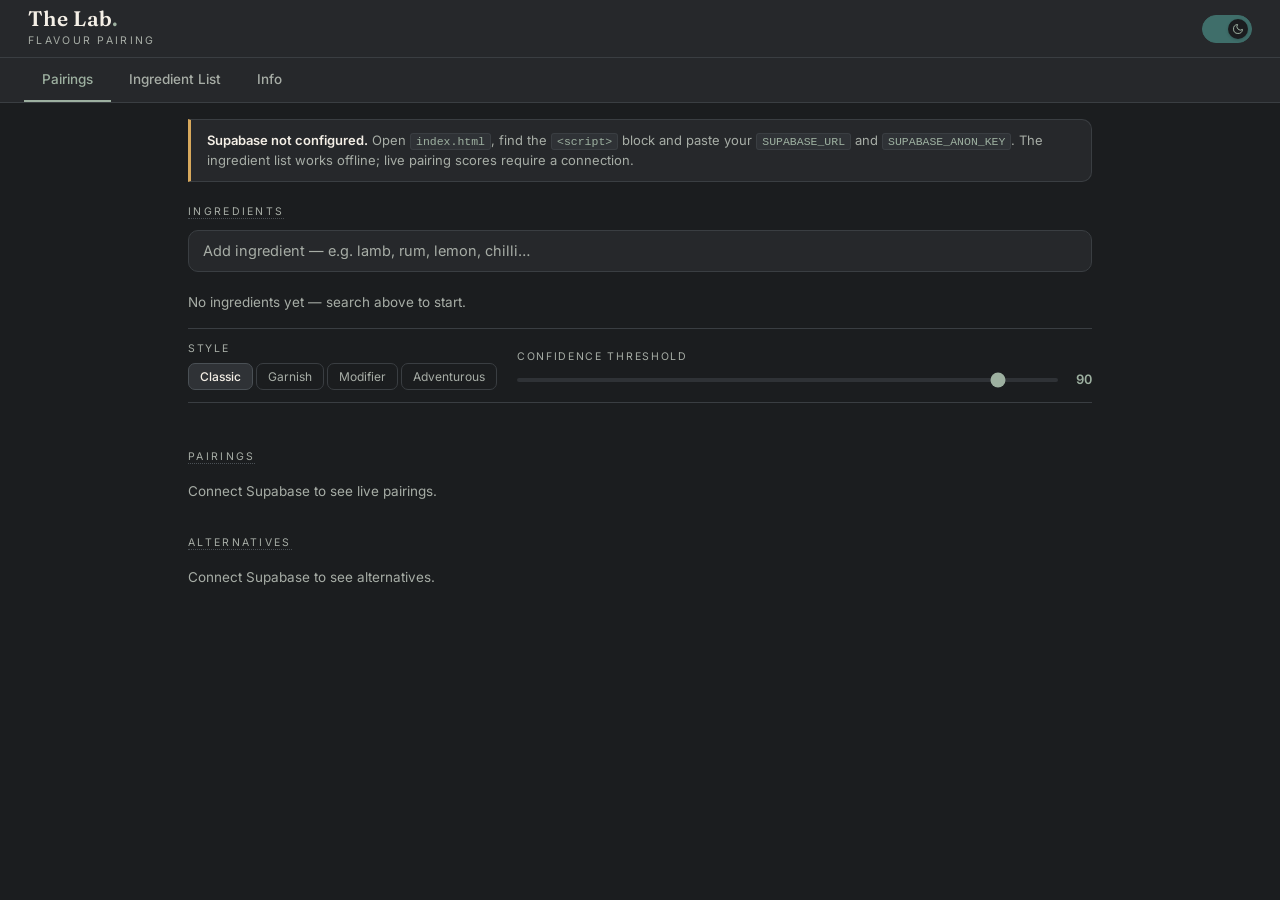
==== index.html @ 6a430113 "feat: initial build of The Lab (flavour pairing R&D tool) - Single index.html with Pairings / Ingred" ====
<!DOCTYPE html>
<html lang="en" data-theme="dark">
<head>
<meta charset="UTF-8" />
<meta name="viewport" content="width=device-width, initial-scale=1.0" />
<title>The Lab — Flavour Pairing</title>
<link rel="preconnect" href="https://fonts.googleapis.com" />
<link rel="preconnect" href="https://fonts.gstatic.com" crossorigin />
<link href="https://fonts.googleapis.com/css2?family=Fraunces:opsz,wght@9..144,400;9..144,500;9..144,600&family=Inter:wght@400;500;600&display=swap" rel="stylesheet" />
<link rel="stylesheet" href="tokens.css" />
<style>
*,*::before,*::after{box-sizing:border-box;margin:0;padding:0}
html,body{height:100%}
body{background:var(--bg);color:var(--text);font-family:var(--sans);font-size:15px;
  line-height:1.5;-webkit-font-smoothing:antialiased;transition:background .25s,color .25s}
.app{min-height:100dvh;display:flex;flex-direction:column}

/* ── Topbar ── */
.topbar{flex:0 0 auto;background:var(--surface);border-bottom:1px solid var(--border);
  padding:0 28px;height:58px;display:flex;align-items:center;justify-content:space-between;
  position:sticky;top:0;z-index:10}
.brand{font-family:var(--serif);font-weight:600;font-size:21px;letter-spacing:.3px;line-height:1}
.brand .dot{color:var(--accent)}
.brand-sub{font-size:10.5px;letter-spacing:.22em;text-transform:uppercase;color:var(--muted);margin-top:4px}
.theme-flick{width:50px;height:28px;border-radius:14px;border:1px solid var(--border);
  background:var(--surface-alt);cursor:pointer;position:relative;transition:background .28s,border-color .28s;padding:0}
[data-theme="dark"] .theme-flick{background:var(--accent-m);border-color:var(--accent-m)}
.theme-flick .knob{position:absolute;top:3px;left:3px;width:20px;height:20px;border-radius:50%;
  background:var(--bg);display:flex;align-items:center;justify-content:center;
  transition:transform .28s,background .28s;box-shadow:0 1px 3px rgba(0,0,0,.18)}
[data-theme="dark"] .theme-flick .knob{transform:translateX(22px)}
.theme-flick .knob svg{width:12px;height:12px;stroke:var(--accent);fill:none;stroke-width:2;flex:0 0 auto}

/* ── Tabs ── */
.tab-bar{flex:0 0 auto;background:var(--surface);border-bottom:1px solid var(--border);
  padding:0 24px;display:flex;position:sticky;top:58px;z-index:9}
.tab-btn{font-size:13.5px;font-weight:500;color:var(--muted);padding:13px 18px;
  border:none;background:none;cursor:pointer;border-bottom:2px solid transparent;
  transition:color .2s,border-color .2s;white-space:nowrap;font-family:var(--sans)}
.tab-btn.on{color:var(--accent);border-bottom-color:var(--accent)}
.tab-btn:hover:not(.on){color:var(--text)}

/* ── No-config banner ── */
.no-config-wrap{padding:16px 28px 0;max-width:960px;margin:0 auto}
.no-config{background:var(--surface);border:1px solid var(--border);border-left:3px solid var(--warning);
  border-radius:0 10px 10px 0;padding:11px 16px;font-size:13px;color:var(--muted);line-height:1.5}
.no-config b{color:var(--text);font-weight:600}
.no-config code{font-family:'Courier New',monospace;font-size:11.5px;background:var(--surface-alt);
  border:1px solid var(--border);padding:1px 5px;border-radius:3px;color:var(--accent)}

/* ── Views ── */
.main{flex:1}
.view{display:none;padding:22px 28px 56px;max-width:960px;margin:0 auto}
.view.active{display:block;animation:fadeUp .2s var(--ease) both}
@keyframes fadeUp{from{opacity:0;transform:translateY(4px)}to{opacity:1;transform:none}}
.sec-lbl{font-size:10.5px;letter-spacing:.22em;text-transform:uppercase;color:var(--muted);margin-bottom:10px}
.sec-lbl span[title]{cursor:help;border-bottom:1px dotted var(--border-s)}

/* ── Autocomplete input ── */
.ac-wrap{position:relative;margin-bottom:10px}
.ac-inp{width:100%;height:42px;border-radius:10px;border:1px solid var(--border);
  background:var(--surface);color:var(--text);font-family:var(--sans);font-size:14.5px;
  padding:0 14px;outline:none;transition:border-color .2s}
.ac-inp:focus{border-color:var(--accent)}
.ac-inp::placeholder{color:var(--muted)}
.ac-drop{position:absolute;top:calc(100% + 4px);left:0;right:0;background:var(--surface);
  border:1px solid var(--border);border-radius:10px;max-height:240px;overflow-y:auto;
  z-index:30;box-shadow:0 4px 20px rgba(0,0,0,.28);display:none}
.ac-drop.open{display:block}
.ac-opt{padding:9px 14px;font-size:13.5px;cursor:pointer;display:flex;align-items:center;gap:10px;transition:background .1s}
.ac-opt:hover,.ac-opt:focus{background:var(--surface-alt);outline:none}
.ac-opt small{font-size:10.5px;letter-spacing:.08em;text-transform:uppercase;color:var(--muted);margin-left:auto}
.ac-empty{padding:10px 14px;font-size:13px;color:var(--muted)}

/* ── Ingredient list ── */
.ing-list{margin-bottom:14px}
.ing-item{display:flex;align-items:center;gap:8px;padding:7px 0;border-bottom:1px solid var(--border)}
.ing-item:last-child{border:none}
.ing-name{flex:1;font-size:14px}
.ing-role{font-size:10.5px;color:var(--muted);letter-spacing:.06em;text-transform:uppercase;flex:0 0 72px}
.lock-btn{background:none;border:none;cursor:pointer;font-size:16px;padding:2px 5px;
  border-radius:5px;transition:background .15s;line-height:1}
.lock-btn:hover{background:var(--surface-alt)}
.rm-btn{background:none;border:none;cursor:pointer;color:var(--muted);font-size:18px;
  padding:2px 5px;border-radius:5px;transition:color .15s;line-height:1}
.rm-btn:hover{color:var(--danger)}
.ing-empty{color:var(--muted);font-size:13.5px;padding:10px 0 2px}

/* ── Controls row ── */
.controls-row{display:flex;gap:20px;align-items:flex-end;flex-wrap:wrap;
  padding:12px 0;border-top:1px solid var(--border);border-bottom:1px solid var(--border);margin-bottom:18px}
.ctrl-lbl{font-size:10.5px;letter-spacing:.16em;text-transform:uppercase;color:var(--muted);margin-bottom:6px}
.mode-seg{display:flex;gap:3px}
.mode-btn{font-size:12px;padding:5px 11px;border-radius:7px;border:1px solid var(--border);
  background:transparent;color:var(--muted);cursor:pointer;transition:.15s;font-family:var(--sans)}
.mode-btn.on{background:var(--surface-alt);border-color:var(--border-s);color:var(--text);font-weight:500}
.thresh-wrap{display:flex;gap:8px;align-items:center;flex:1;min-width:180px}
.thresh-slider{flex:1;-webkit-appearance:none;height:4px;border-radius:2px;
  background:var(--surface-alt);outline:none;cursor:pointer;accent-color:var(--accent)}
.thresh-val{font-size:13px;font-weight:600;color:var(--accent);min-width:26px;text-align:right;font-variant-numeric:tabular-nums}

/* ── Status ── */
.status-row{min-height:22px;font-size:12.5px;color:var(--muted);margin-bottom:6px;display:flex;align-items:center;gap:8px}
.spinner{display:inline-block;width:14px;height:14px;border:2px solid var(--border);
  border-top-color:var(--accent);border-radius:50%;animation:spin .6s linear infinite}
@keyframes spin{to{transform:rotate(360deg)}}

/* ── Result rows ── */
.result-item{display:flex;align-items:center;gap:10px;padding:8px 0;border-bottom:1px solid var(--border);
  cursor:pointer;transition:background .12s;border-radius:6px}
.result-item:last-of-type{border-bottom:none}
.result-item:hover{background:var(--surface-alt);padding:8px 8px;margin:0 -8px}
.r-name{flex:1;font-size:13.5px}
.r-cat{font-size:10px;color:var(--muted);letter-spacing:.08em;text-transform:uppercase;flex:0 0 66px;text-align:right}
.score-track{flex:0 0 130px;height:5px;border-radius:3px;background:var(--surface-alt);position:relative}
.score-fill{height:100%;border-radius:3px;background:var(--accent);transition:width .3s var(--ease)}
.score-line{position:absolute;top:-4px;bottom:-4px;width:2px;border-radius:1px;background:var(--warning)}
.score-num{flex:0 0 28px;text-align:right;font-size:12.5px;font-weight:600;
  color:var(--accent);font-variant-numeric:tabular-nums}
.below-thresh{font-size:12px;color:var(--muted);padding:8px 0;text-align:center;
  border-top:1px dashed var(--border);margin-top:4px}
.below-thresh button{background:none;border:none;color:var(--accent);cursor:pointer;
  font-size:12px;text-decoration:underline;font-family:var(--sans)}
.results-section{margin-bottom:28px}
.empty-state{color:var(--muted);font-size:13.5px;padding:6px 0}

/* ── Alternatives ── */
.alt-group{margin-bottom:14px}
.alt-lbl{font-size:12px;color:var(--muted);margin-bottom:7px}
.alt-lbl b{color:var(--text)}
.alt-chips{display:flex;flex-wrap:wrap;gap:6px}
.alt-chip{display:inline-flex;align-items:center;gap:6px;font-size:12.5px;
  background:var(--surface);border:1px solid var(--border);border-radius:7px;
  padding:4px 11px;cursor:pointer;transition:.15s var(--ease)}
.alt-chip:hover{border-color:var(--accent-m);background:var(--surface-alt)}
.alt-chip .ascore{font-size:11px;font-weight:600;color:var(--accent)}

/* ── Ingredient List tab ── */
.list-controls{display:flex;gap:8px;margin-bottom:14px;flex-wrap:wrap}
.list-search{flex:1;min-width:180px;height:38px;border-radius:9px;border:1px solid var(--border);
  background:var(--surface);color:var(--text);font-size:14px;padding:0 12px;outline:none;
  font-family:var(--sans);transition:border-color .2s}
.list-search:focus{border-color:var(--accent)}
.list-filter{height:38px;border-radius:9px;border:1px solid var(--border);background:var(--surface-alt);
  color:var(--text);font-size:13px;padding:0 10px;outline:none;cursor:pointer;font-family:var(--sans)}
.node-table{width:100%;border-collapse:collapse}
.node-table th{text-align:left;font-size:10.5px;letter-spacing:.18em;text-transform:uppercase;
  color:var(--muted);padding:0 8px 10px;font-weight:500}
.node-table td{padding:7px 8px;border-bottom:1px solid var(--border);font-size:13.5px;color:var(--text)}
.node-table tbody tr{cursor:pointer;transition:background .1s}
.node-table tbody tr:hover td{background:var(--surface-alt)}
.node-table tbody tr:last-child td{border:none}
.role-badge{font-size:10px;letter-spacing:.06em;text-transform:uppercase;color:var(--muted);
  background:var(--surface-alt);border:1px solid var(--border);border-radius:5px;padding:2px 7px}

/* ── Profile overlay ── */
.overlay{position:fixed;inset:0;background:rgba(0,0,0,.5);z-index:50;
  display:flex;align-items:center;justify-content:center;padding:20px}
.overlay-card{background:var(--surface);border:1px solid var(--border);border-radius:16px;
  padding:24px;max-width:500px;width:100%;max-height:82vh;overflow-y:auto}
.profile-name{font-family:var(--serif);font-size:22px;font-weight:500;margin-bottom:6px}
.profile-meta{display:flex;gap:8px;align-items:center;margin-bottom:16px;flex-wrap:wrap}

/* ── Info tab ── */
.info-block{margin-bottom:28px}
.info-h{font-family:var(--serif);font-size:19px;font-weight:500;margin-bottom:8px;
  padding-bottom:8px;border-bottom:1px solid var(--border)}
.info-p{font-size:13.5px;color:var(--muted);line-height:1.7;margin-bottom:6px}
.info-p b{color:var(--text)}
.info-table{width:100%;border-collapse:collapse;margin:10px 0;font-size:13px}
.info-table td{padding:7px 12px;border-bottom:1px solid var(--border)}
.info-table td:first-child{color:var(--accent);font-weight:600;white-space:nowrap;width:110px}
.info-table td:last-child{color:var(--muted)}
.info-table tr:last-child td{border:none}
.info-attr{font-size:12px;color:var(--muted);margin-top:8px;font-style:italic}
.info-attr a{color:var(--accent);text-decoration:none}
.info-attr a:hover{text-decoration:underline}
</style>
</head>
<body>
<div class="app">

  <header class="topbar">
    <div>
      <div class="brand">The Lab<span class="dot">.</span></div>
      <div class="brand-sub">Flavour pairing</div>
    </div>
    <button class="theme-flick" id="theme-btn" aria-label="Toggle theme">
      <span class="knob"><svg id="theme-icon" viewBox="0 0 24 24">
        <path d="M21 12.79A9 9 0 1111.21 3 7 7 0 0021 12.79z"/>
      </svg></span>
    </button>
  </header>

  <nav class="tab-bar" role="tablist">
    <button class="tab-btn on" data-tab="pairings">Pairings</button>
    <button class="tab-btn" data-tab="ingredients">Ingredient List</button>
    <button class="tab-btn" data-tab="info">Info</button>
  </nav>

  <div id="no-config-wrap" class="no-config-wrap" style="display:none">
    <div class="no-config">
      <b>Supabase not configured.</b> Open <code>index.html</code>, find the
      <code>&lt;script&gt;</code> block and paste your <code>SUPABASE_URL</code>
      and <code>SUPABASE_ANON_KEY</code>. The ingredient list works offline;
      live pairing scores require a connection.
    </div>
  </div>

  <div class="main">

    <!-- PAIRINGS -->
    <section class="view active" id="view-pairings">

      <div class="sec-lbl"><span title="Add ingredients to find compatible flavours">Ingredients</span></div>
      <div class="ac-wrap">
        <input class="ac-inp" id="ac-inp" type="search"
          placeholder="Add ingredient — e.g. lamb, rum, lemon, chilli…" autocomplete="off" />
        <div class="ac-drop" id="ac-drop"></div>
      </div>
      <div class="ing-list" id="ing-list">
        <div class="ing-empty">No ingredients yet — search above to start.</div>
      </div>

      <div class="controls-row">
        <div>
          <div class="ctrl-lbl" title="Maps to FlavorGraph modes: explore → garnish → modifier → twist">Style</div>
          <div class="mode-seg" id="mode-seg">
            <button class="mode-btn on" data-mode="explore">Classic</button>
            <button class="mode-btn" data-mode="garnish">Garnish</button>
            <button class="mode-btn" data-mode="modifier">Modifier</button>
            <button class="mode-btn" data-mode="twist">Adventurous</button>
          </div>
        </div>
        <div style="flex:1;min-width:200px">
          <div class="ctrl-lbl" title="Only results at or above this score are shown. Default 90 = well-tested pairings only.">Confidence threshold</div>
          <div class="thresh-wrap">
            <input class="thresh-slider" id="thresh-slider" type="range" min="0" max="100" value="90" />
            <span class="thresh-val" id="thresh-val">90</span>
          </div>
        </div>
      </div>

      <div class="status-row" id="status-row"></div>

      <div class="results-section" id="sec-pairings">
        <div class="sec-lbl"><span title="Ingredients that work with your full selection, ranked by confidence score. Click any to add.">Pairings</span></div>
        <div id="pairings-list"></div>
      </div>

      <div class="results-section" id="sec-alternatives">
        <div class="sec-lbl"><span title="Swap suggestions for unlocked (🔓) ingredients — what else could work with the rest of your selection.">Alternatives</span></div>
        <div id="alternatives-list"></div>
      </div>

    </section>

    <!-- INGREDIENT LIST -->
    <section class="view" id="view-ingredients">
      <div class="list-controls">
        <input class="list-search" id="list-q" type="search" placeholder="Search ingredients…" autocomplete="off" />
        <select class="list-filter" id="list-role"><option value="">All roles</option></select>
      </div>
      <table class="node-table">
        <thead><tr><th>Ingredient</th><th>Role</th><th>Category</th></tr></thead>
        <tbody id="node-tbody"></tbody>
      </table>
    </section>

    <!-- INFO -->
    <section class="view" id="view-info">

      <div class="info-block">
        <div class="info-h">What is FlavorGraph?</div>
        <p class="info-p">A graph of <b>8 000 ingredients and flavor compounds</b> with 147 000 edges, built from two sources: statistical co-occurrence across <b>more than one million recipes</b>, and shared chemical affinity across <b>~1 500 flavor molecules</b>. Each ingredient is mapped to a point in a 300-dimensional space — ingredients that taste good together sit close together.</p>
      </div>

      <div class="info-block">
        <div class="info-h">What does the score mean?</div>
        <p class="info-p">The score (0–100) is the <b>cosine similarity</b> of ingredient embeddings — how close two ingredients are in flavor space. Higher = stronger, better-tested affinity.</p>
        <table class="info-table">
          <tr><td>90–100</td><td>Well-tested. Classic, high-confidence pairings.</td></tr>
          <tr><td>70–89</td><td>Interesting territory. Worth exploring.</td></tr>
          <tr><td>50–69</td><td>Creative risk. Context-dependent.</td></tr>
          <tr><td>&lt; 50</td><td>Adventurous. Proceed with curiosity.</td></tr>
        </table>
        <p class="info-p">The default threshold is <b>90</b>. Drag it left to reveal more options. The yellow line on each score bar shows the current threshold.</p>
      </div>

      <div class="info-block">
        <div class="info-h">Multi-ingredient queries</div>
        <p class="info-p">With multiple ingredients selected, the query uses the <b>centroid</b> — the mean of all your ingredient embeddings. Only flavours near the centre of your selection score highly. This means broad results for <b>chicken</b> alone, and focused results for <b>chicken + chilli + garlic + onion</b>. The more specific your palette, the more specific the suggestions. This is a feature, not a limitation.</p>
      </div>

      <div class="info-block">
        <div class="info-h">Style modes</div>
        <table class="info-table">
          <tr><td>Classic</td><td>Broadest, most established pairings (explore mode)</td></tr>
          <tr><td>Garnish</td><td>Finishing notes — accent and complement</td></tr>
          <tr><td>Modifier</td><td>Structural swaps — same role, different character</td></tr>
          <tr><td>Adventurous</td><td>Unexpected but graph-supported affinities (twist mode)</td></tr>
        </table>
      </div>

      <div class="info-block">
        <div class="info-h">Lock &amp; unlock</div>
        <p class="info-p"><b>🔒 Lock</b> an ingredient to fix it in the query — it will always be included. <b>🔓 Unlock</b> an ingredient to mark it as flexible; the Alternatives section will suggest what could replace it while working with the locked set.</p>
        <p class="info-p">If all ingredients are locked, Alternatives are hidden. New ingredients are locked by default.</p>
      </div>

      <p class="info-attr">Park et al., "FlavorGraph: a large-scale food-chemical graph for generating food representations and recommending food pairings," <em>Scientific Reports</em>, 2021.
        <a href="https://github.com/lamypark/FlavorGraph" target="_blank" rel="noopener">github.com/lamypark/FlavorGraph</a>
      </p>

    </section>

  </div><!-- /main -->

  <!-- Profile overlay -->
  <div class="overlay" id="profile-overlay" style="display:none">
    <div class="overlay-card" id="profile-card"></div>
  </div>

</div>

<script>
/* ============================================================
   CONFIG — paste your Supabase project details here.
   The anon key is safe in the client (RLS is read-only).
   ============================================================ */
const SUPABASE_URL      = "";   // e.g. "https://xyzxyz.supabase.co"
const SUPABASE_ANON_KEY = "";   // Project Settings → API → anon / public key

/* ── Helpers ──────────────────────────────────────────────── */
const $  = (s, r = document) => r.querySelector(s);
const $$ = (s, r = document) => [...r.querySelectorAll(s)];
const esc = s => String(s).replace(/[&<>"]/g,
  c => ({"&":"&amp;","<":"&lt;",">":"&gt;",'"':"&quot;"}[c]));

/* ============================================================
   SEED DATA
   Mirrors flavor_nodes structure. Used when Supabase is offline.
   The live nodes table will replace this on boot if keys are set.
   ============================================================ */
const SEED_NODES = [
  // Spirits
  {name:"white-rum",display_name:"White Rum",bar_role:"spirit",category:"alcohol"},
  {name:"aged-rum",display_name:"Aged Rum",bar_role:"spirit",category:"alcohol"},
  {name:"gin",display_name:"London Dry Gin",bar_role:"spirit",category:"alcohol"},
  {name:"vodka",display_name:"Vodka",bar_role:"spirit",category:"alcohol"},
  {name:"blanco-tequila",display_name:"Blanco Tequila",bar_role:"spirit",category:"alcohol"},
  {name:"mezcal",display_name:"Mezcal",bar_role:"spirit",category:"alcohol"},
  {name:"bourbon",display_name:"Bourbon",bar_role:"spirit",category:"alcohol"},
  {name:"rye-whiskey",display_name:"Rye Whiskey",bar_role:"spirit",category:"alcohol"},
  {name:"scotch-whisky",display_name:"Scotch Whisky",bar_role:"spirit",category:"alcohol"},
  {name:"cognac",display_name:"Cognac",bar_role:"spirit",category:"alcohol"},
  {name:"pisco",display_name:"Pisco",bar_role:"spirit",category:"alcohol"},
  {name:"calvados",display_name:"Calvados",bar_role:"spirit",category:"alcohol"},
  // Fortified / vermouth
  {name:"sweet-vermouth",display_name:"Sweet Vermouth",bar_role:"fortified",category:"alcohol"},
  {name:"dry-vermouth",display_name:"Dry Vermouth",bar_role:"fortified",category:"alcohol"},
  // Liqueurs / bitters
  {name:"campari",display_name:"Campari",bar_role:"bitters",category:"alcohol"},
  {name:"aperol",display_name:"Aperol",bar_role:"bitters",category:"alcohol"},
  {name:"triple-sec",display_name:"Triple Sec",bar_role:"liqueur",category:"alcohol"},
  {name:"maraschino",display_name:"Maraschino Liqueur",bar_role:"liqueur",category:"alcohol"},
  {name:"coffee-liqueur",display_name:"Coffee Liqueur",bar_role:"liqueur",category:"alcohol"},
  {name:"elderflower-liqueur",display_name:"Elderflower Liqueur",bar_role:"liqueur",category:"alcohol"},
  {name:"green-chartreuse",display_name:"Green Chartreuse",bar_role:"liqueur",category:"alcohol"},
  {name:"amaro",display_name:"Amaro",bar_role:"liqueur",category:"alcohol"},
  {name:"angostura-bitters",display_name:"Angostura Bitters",bar_role:"bitters",category:"alcohol"},
  {name:"orange-bitters",display_name:"Orange Bitters",bar_role:"bitters",category:"alcohol"},
  // Citrus
  {name:"lime-juice",display_name:"Lime Juice",bar_role:"citrus",category:"citrus"},
  {name:"lemon-juice",display_name:"Lemon Juice",bar_role:"citrus",category:"citrus"},
  {name:"grapefruit-juice",display_name:"Grapefruit Juice",bar_role:"citrus",category:"citrus"},
  {name:"orange-juice",display_name:"Orange Juice",bar_role:"citrus",category:"citrus"},
  {name:"yuzu-juice",display_name:"Yuzu Juice",bar_role:"citrus",category:"citrus"},
  // Syrups / sweeteners
  {name:"simple-syrup",display_name:"Simple Syrup",bar_role:"syrup",category:"sweetener"},
  {name:"honey-syrup",display_name:"Honey Syrup",bar_role:"syrup",category:"sweetener"},
  {name:"orgeat",display_name:"Orgeat",bar_role:"syrup",category:"sweetener"},
  {name:"grenadine",display_name:"Grenadine",bar_role:"syrup",category:"sweetener"},
  {name:"honey",display_name:"Honey",bar_role:"syrup",category:"sweetener"},
  {name:"maple-syrup",display_name:"Maple Syrup",bar_role:"syrup",category:"sweetener"},
  // Herbs
  {name:"mint",display_name:"Mint",bar_role:"herb",category:"herb"},
  {name:"basil",display_name:"Basil",bar_role:"herb",category:"herb"},
  {name:"rosemary",display_name:"Rosemary",bar_role:"herb",category:"herb"},
  {name:"thyme",display_name:"Thyme",bar_role:"herb",category:"herb"},
  {name:"tarragon",display_name:"Tarragon",bar_role:"herb",category:"herb"},
  {name:"sage",display_name:"Sage",bar_role:"herb",category:"herb"},
  {name:"coriander-leaf",display_name:"Coriander (leaf)",bar_role:"herb",category:"herb"},
  // Spices
  {name:"ginger",display_name:"Ginger",bar_role:"spice",category:"spice"},
  {name:"chilli",display_name:"Chilli",bar_role:"spice",category:"spice"},
  {name:"black-pepper",display_name:"Black Pepper",bar_role:"spice",category:"spice"},
  {name:"cardamom",display_name:"Cardamom",bar_role:"spice",category:"spice"},
  {name:"cinnamon",display_name:"Cinnamon",bar_role:"spice",category:"spice"},
  {name:"star-anise",display_name:"Star Anise",bar_role:"spice",category:"spice"},
  {name:"turmeric",display_name:"Turmeric",bar_role:"spice",category:"spice"},
  {name:"cumin",display_name:"Cumin",bar_role:"spice",category:"spice"},
  // Mixers
  {name:"soda-water",display_name:"Soda Water",bar_role:"mixer",category:"mixer"},
  {name:"tonic-water",display_name:"Tonic Water",bar_role:"mixer",category:"mixer"},
  {name:"ginger-beer",display_name:"Ginger Beer",bar_role:"mixer",category:"mixer"},
  {name:"coconut-water",display_name:"Coconut Water",bar_role:"mixer",category:"mixer"},
  // Dairy / egg
  {name:"egg-white",display_name:"Egg White",bar_role:"dairy",category:"dairy"},
  {name:"heavy-cream",display_name:"Heavy Cream",bar_role:"dairy",category:"dairy"},
  {name:"butter",display_name:"Butter",bar_role:"dairy",category:"dairy"},
  {name:"parmesan",display_name:"Parmesan",bar_role:"dairy",category:"dairy"},
  // Meat / seafood
  {name:"lamb",display_name:"Lamb",bar_role:"other",category:"meat"},
  {name:"beef",display_name:"Beef",bar_role:"other",category:"meat"},
  {name:"chicken",display_name:"Chicken",bar_role:"other",category:"meat"},
  {name:"pork",display_name:"Pork",bar_role:"other",category:"meat"},
  {name:"duck",display_name:"Duck",bar_role:"other",category:"meat"},
  {name:"salmon",display_name:"Salmon",bar_role:"other",category:"seafood"},
  {name:"tuna",display_name:"Tuna",bar_role:"other",category:"seafood"},
  {name:"anchovy",display_name:"Anchovy",bar_role:"other",category:"seafood"},
  // Alliums / aromatics
  {name:"garlic",display_name:"Garlic",bar_role:"other",category:"vegetable"},
  {name:"onion",display_name:"Onion",bar_role:"other",category:"vegetable"},
  {name:"shallot",display_name:"Shallot",bar_role:"other",category:"vegetable"},
  {name:"leek",display_name:"Leek",bar_role:"other",category:"vegetable"},
  {name:"black-garlic",display_name:"Black Garlic",bar_role:"other",category:"vegetable"},
  // Vegetables
  {name:"tomato",display_name:"Tomato",bar_role:"other",category:"vegetable"},
  {name:"mushroom",display_name:"Mushroom",bar_role:"other",category:"vegetable"},
  {name:"truffle",display_name:"Truffle",bar_role:"other",category:"vegetable"},
  {name:"fennel",display_name:"Fennel",bar_role:"other",category:"vegetable"},
  {name:"celery",display_name:"Celery",bar_role:"other",category:"vegetable"},
  {name:"cucumber-veg",display_name:"Cucumber",bar_role:"other",category:"vegetable"},
  // Fruit
  {name:"strawberry",display_name:"Strawberry",bar_role:"fruit",category:"fruit"},
  {name:"raspberry",display_name:"Raspberry",bar_role:"fruit",category:"fruit"},
  {name:"mango",display_name:"Mango",bar_role:"fruit",category:"fruit"},
  {name:"pineapple",display_name:"Pineapple",bar_role:"fruit",category:"fruit"},
  {name:"peach",display_name:"Peach",bar_role:"fruit",category:"fruit"},
  {name:"apple",display_name:"Apple",bar_role:"fruit",category:"fruit"},
  {name:"coconut",display_name:"Coconut",bar_role:"fruit",category:"fruit"},
  {name:"passion-fruit",display_name:"Passion Fruit",bar_role:"fruit",category:"fruit"},
  // Other
  {name:"dark-chocolate",display_name:"Dark Chocolate",bar_role:"other",category:"other"},
  {name:"vanilla",display_name:"Vanilla",bar_role:"other",category:"other"},
  {name:"espresso",display_name:"Espresso",bar_role:"other",category:"other"},
  {name:"miso",display_name:"Miso",bar_role:"other",category:"other"},
  {name:"soy-sauce",display_name:"Soy Sauce",bar_role:"other",category:"other"},
  {name:"olive",display_name:"Olive",bar_role:"other",category:"other"},
  {name:"capers",display_name:"Capers",bar_role:"other",category:"other"},
];

/* ============================================================
   DATA LAYER
   ============================================================ */
const DB = {
  enabled(){ return !!(SUPABASE_URL && SUPABASE_ANON_KEY); },
  _mem: new Map(),
  _h(){
    return {apikey:SUPABASE_ANON_KEY,Authorization:"Bearer "+SUPABASE_ANON_KEY,"Content-Type":"application/json"};
  },
  async _rpc(fn, body){
    const ck="rpc:"+fn+":"+JSON.stringify(body);
    if(this._mem.has(ck)) return this._mem.get(ck);
    try{const s=localStorage.getItem("lab:"+ck);if(s){const v=JSON.parse(s);this._mem.set(ck,v);return v;}}catch(e){}
    const r=await fetch(SUPABASE_URL+"/rest/v1/rpc/"+fn,{method:"POST",headers:this._h(),body:JSON.stringify(body)});
    if(!r.ok) throw new Error(fn+" → HTTP "+r.status);
    const d=await r.json();
    this._mem.set(ck,d);
    try{localStorage.setItem("lab:"+ck,JSON.stringify(d));}catch(e){}
    return d;
  },
  async _get(path){
    const ck="get:"+path;
    if(this._mem.has(ck)) return this._mem.get(ck);
    try{const s=localStorage.getItem("lab:"+ck);if(s){const v=JSON.parse(s);this._mem.set(ck,v);return v;}}catch(e){}
    const r=await fetch(SUPABASE_URL+"/rest/v1/"+path,{headers:this._h()});
    if(!r.ok) throw new Error("GET "+path+" → HTTP "+r.status);
    const d=await r.json();
    this._mem.set(ck,d);
    try{localStorage.setItem("lab:"+ck,JSON.stringify(d));}catch(e){}
    return d;
  },
  pair(ingredients,mode="explore",exclude=[],limit=30){
    return this._rpc("flavor_pair",{p_ingredients:ingredients,p_mode:mode,p_exclude:exclude,p_limit:limit});
  },
  nodes(){ return this._get("flavor_nodes?select=name,display_name,category,bar_role"); },
};

/* ============================================================
   APP STATE
   ============================================================ */
const state = {
  ingredients: [],   // [{id,name,display_name,bar_role,locked}]
  mode:        "explore",
  threshold:   90,
  pairings:    [],   // raw results from RPC
  alts:        {},   // {ingredient_id:[{name,display_name,score},...]}
  allNodes:    {},   // name → node (seed + live merged)
  nextId:      1,
};

/* Populate from seed immediately so the ingredient list works offline */
SEED_NODES.forEach(n => { state.allNodes[n.name] = n; });

/* ============================================================
   THEME
   ============================================================ */
const MOON='<path d="M21 12.79A9 9 0 1111.21 3 7 7 0 0021 12.79z"/>';
const SUN ='<circle cx="12" cy="12" r="5"/><line x1="12" y1="1" x2="12" y2="3"/><line x1="12" y1="21" x2="12" y2="23"/><line x1="4.22" y1="4.22" x2="5.64" y2="5.64"/><line x1="18.36" y1="18.36" x2="19.78" y2="19.78"/><line x1="1" y1="12" x2="3" y2="12"/><line x1="21" y1="12" x2="23" y2="12"/><line x1="4.22" y1="19.78" x2="5.64" y2="18.36"/><line x1="18.36" y1="5.64" x2="19.78" y2="4.22"/>';
function applyTheme(dark){
  document.documentElement.dataset.theme=dark?"dark":"light";
  $('#theme-icon').innerHTML=dark?MOON:SUN;
  try{localStorage.setItem("lab:theme",dark?"dark":"light");}catch(e){}
}
$('#theme-btn').addEventListener("click",()=>applyTheme(document.documentElement.dataset.theme!=="dark"));
applyTheme(localStorage.getItem("lab:theme")!=="light");

/* ============================================================
   TAB ROUTING
   ============================================================ */
function showTab(id){
  $$(".tab-btn").forEach(b=>b.classList.toggle("on",b.dataset.tab===id));
  $$(".view").forEach(v=>{
    const on=v.id==="view-"+id;
    v.classList.toggle("active",on);
    if(on){v.style.animation="none";v.offsetHeight;v.style.animation="";}
  });
  if(id==="ingredients") renderNodeTable();
}
$$(".tab-btn").forEach(b=>b.addEventListener("click",()=>showTab(b.dataset.tab)));

/* ============================================================
   AUTOCOMPLETE
   ============================================================ */
let acT;
const acInp=$('#ac-inp'), acDrop=$('#ac-drop');

acInp.addEventListener('input',e=>{clearTimeout(acT);acT=setTimeout(()=>renderAC(e.target.value.trim()),130);});
acInp.addEventListener('focus',e=>{if(e.target.value.trim())renderAC(e.target.value.trim());});
document.addEventListener('click',e=>{if(!e.target.closest('.ac-wrap'))closeAC();});
acInp.addEventListener('keydown',e=>{
  if(e.key==='Escape'){closeAC();acInp.blur();}
});

function renderAC(q){
  if(!q){closeAC();return;}
  const ql=q.toLowerCase();
  const used=new Set(state.ingredients.map(i=>i.name));
  const hits=Object.values(state.allNodes)
    .filter(n=>!used.has(n.name)&&(n.display_name.toLowerCase().includes(ql)||n.name.includes(ql)))
    .slice(0,14);
  acDrop.innerHTML=hits.length
    ? hits.map(n=>`<div class="ac-opt" tabindex="0" data-name="${esc(n.name)}" data-dn="${esc(n.display_name)}" data-role="${esc(n.bar_role||'')}">
        ${esc(n.display_name)}<small>${esc(n.bar_role||n.category||'')}</small>
      </div>`).join('')
    : `<div class="ac-empty">No matches for "${esc(q)}".</div>`;
  $$('.ac-opt',acDrop).forEach(o=>o.addEventListener('click',()=>pickAC(o)));
  acDrop.classList.add('open');
}
function pickAC(opt){
  addIngredient(opt.dataset.name,opt.dataset.dn,opt.dataset.role);
  acInp.value='';closeAC();acInp.focus();
}
function closeAC(){acDrop.classList.remove('open');}

/* ============================================================
   INGREDIENT MANAGEMENT
   ============================================================ */
function addIngredient(name,display_name,bar_role){
  if(state.ingredients.find(i=>i.name===name))return;
  state.ingredients.push({id:String(state.nextId++),name,display_name,bar_role:bar_role||'other',locked:true});
  renderIngList();
  scheduleQuery();
}
function removeIngredient(id){
  state.ingredients=state.ingredients.filter(i=>i.id!==id);
  renderIngList();scheduleQuery();
}
function toggleLock(id){
  const i=state.ingredients.find(x=>x.id===id);
  if(i){i.locked=!i.locked;renderIngList();scheduleQuery();}
}
function renderIngList(){
  const el=$('#ing-list');
  if(!state.ingredients.length){
    el.innerHTML='<div class="ing-empty">No ingredients yet — search above to start.</div>';
    return;
  }
  el.innerHTML=state.ingredients.map(i=>`
    <div class="ing-item" data-id="${esc(i.id)}">
      <span class="ing-name">${esc(i.display_name)}</span>
      <span class="ing-role">${esc(i.bar_role||'')}</span>
      <button class="lock-btn" data-id="${esc(i.id)}" title="${i.locked?'Locked – click to unlock':'Unlocked – click to lock'}">${i.locked?'🔒':'🔓'}</button>
      <button class="rm-btn"   data-id="${esc(i.id)}" title="Remove">×</button>
    </div>`).join('');
  $$('.lock-btn',el).forEach(b=>b.addEventListener('click',()=>toggleLock(b.dataset.id)));
  $$('.rm-btn',  el).forEach(b=>b.addEventListener('click',()=>removeIngredient(b.dataset.id)));
}

/* ============================================================
   MODE & THRESHOLD
   ============================================================ */
$$('.mode-btn').forEach(b=>b.addEventListener('click',()=>{
  state.mode=b.dataset.mode;
  $$('.mode-btn').forEach(x=>x.classList.toggle('on',x===b));
  scheduleQuery();
}));
$('#thresh-slider').addEventListener('input',e=>{
  state.threshold=+e.target.value;
  $('#thresh-val').textContent=state.threshold;
  renderPairings();renderAlternatives(); /* re-filter, no new fetch */
});

/* ============================================================
   QUERY ORCHESTRATION
   ============================================================ */
let qTimer;
function scheduleQuery(delay=400){clearTimeout(qTimer);qTimer=setTimeout(runQuery,delay);}

async function runQuery(){
  if(!state.ingredients.length){
    state.pairings=[];state.alts={};
    renderPairings();renderAlternatives();setStatus('');return;
  }
  if(!DB.enabled()){
    setStatus('Connect Supabase to see live pairing scores.');
    renderPairings();renderAlternatives();return;
  }
  const names=state.ingredients.map(i=>i.name);
  try{
    setStatus('<span class="spinner"></span> Fetching pairings…');
    /* Exclude current ingredients from results */
    state.pairings=await DB.pair(names,state.mode,names,40);
    renderPairings();
    setStatus('');
  }catch(e){
    setStatus('Error: '+e.message);
    console.error(e);
  }
  await runAlts();
}

async function runAlts(){
  const unlocked=state.ingredients.filter(i=>!i.locked);
  if(!unlocked.length||!DB.enabled()){state.alts={};renderAlternatives();return;}
  const allNames=state.ingredients.map(i=>i.name);
  const results={};
  await Promise.all(unlocked.map(async u=>{
    /* Alternatives to U = what pairs well with everything else */
    const others=state.ingredients.filter(i=>i.id!==u.id).map(i=>i.name);
    const querySet=others.length?others:[u.name];
    try{
      results[u.id]=await DB.pair(querySet,state.mode,allNames,6);
    }catch(e){results[u.id]=[];}
  }));
  state.alts=results;
  renderAlternatives();
}

/* ============================================================
   RENDER: PAIRINGS
   ============================================================ */
function scoreRow(p){
  const s=Math.round(p.score),t=state.threshold;
  return `<div class="result-item" data-name="${esc(p.name)}" title="Click to add ${esc(p.display_name||p.name)} to your list">
    <span class="r-name">${esc(p.display_name||p.name)}</span>
    <span class="r-cat">${esc(p.category||p.role||'')}</span>
    <div class="score-track">
      <div class="score-fill" style="width:${Math.min(100,s)}%"></div>
      <div class="score-line" style="left:${t}%"></div>
    </div>
    <span class="score-num">${s}</span>
  </div>`;
}

function renderPairings(){
  const el=$('#pairings-list');
  if(!DB.enabled()){el.innerHTML='<div class="empty-state">Connect Supabase to see live pairings.</div>';return;}
  if(!state.ingredients.length){el.innerHTML='<div class="empty-state">Add ingredients above.</div>';return;}
  if(!state.pairings.length){el.innerHTML='<div class="empty-state">No results yet.</div>';return;}
  const above=state.pairings.filter(p=>p.score>=state.threshold);
  const below=state.pairings.filter(p=>p.score<state.threshold);
  let html=above.map(scoreRow).join('');
  if(below.length){
    const showAt=below.length?Math.floor(below[0].score):state.threshold;
    html+=`<div class="below-thresh">${below.length} more below ${state.threshold}.
      <button id="show-below-btn">Show (threshold → ${showAt})</button></div>`;
  }
  el.innerHTML=html||'<div class="empty-state">No results above threshold — try lowering the confidence slider.</div>';
  $$('.result-item',el).forEach(row=>row.addEventListener('click',()=>{
    const n=state.allNodes[row.dataset.name];
    addIngredient(row.dataset.name,n?n.display_name:row.dataset.name,n?n.bar_role:'other');
  }));
  const showBtn=$('#show-below-btn');
  if(showBtn) showBtn.addEventListener('click',()=>{
    const v=Math.max(0,Math.floor(below[0].score));
    state.threshold=v;
    $('#thresh-slider').value=v;$('#thresh-val').textContent=v;
    renderPairings();renderAlternatives();
  });
}

/* ============================================================
   RENDER: ALTERNATIVES
   ============================================================ */
function renderAlternatives(){
  const el=$('#alternatives-list');
  if(!DB.enabled()){el.innerHTML='<div class="empty-state">Connect Supabase to see alternatives.</div>';return;}
  if(!state.ingredients.length){el.innerHTML='<div class="empty-state">Add ingredients to see alternatives.</div>';return;}
  const unlocked=state.ingredients.filter(i=>!i.locked);
  if(!unlocked.length){
    el.innerHTML='<div class="empty-state">🔒 All ingredients are locked. Unlock one (🔓) to see swap suggestions.</div>';
    return;
  }
  el.innerHTML=unlocked.map(u=>{
    const alts=(state.alts[u.id]||[]).filter(a=>a.score>=state.threshold);
    return `<div class="alt-group">
      <div class="alt-lbl">Instead of <b>${esc(u.display_name)}</b> →</div>
      <div class="alt-chips">${alts.length
        ? alts.map(a=>`<span class="alt-chip" data-name="${esc(a.name)}" title="Add to list">
            ${esc(a.display_name||a.name)}<span class="ascore">${Math.round(a.score)}</span>
          </span>`).join('')
        : '<span style="color:var(--muted);font-size:13px">No alternatives above threshold.</span>'
      }</div>
    </div>`;
  }).join('');
  $$('.alt-chip',el).forEach(c=>c.addEventListener('click',()=>{
    const n=state.allNodes[c.dataset.name];
    addIngredient(c.dataset.name,n?n.display_name:c.dataset.name,n?n.bar_role:'other');
  }));
}

/* ============================================================
   INGREDIENT LIST TAB
   ============================================================ */
let nodeList=[];
function buildNodeList(){
  nodeList=Object.values(state.allNodes).sort((a,b)=>a.display_name.localeCompare(b.display_name));
  const roles=[...new Set(nodeList.map(n=>n.bar_role).filter(Boolean))].sort();
  $('#list-role').innerHTML='<option value="">All roles</option>'
    +roles.map(r=>`<option value="${esc(r)}">${esc(r)}</option>`).join('');
}
function renderNodeTable(){
  const q=($('#list-q').value||'').toLowerCase();
  const role=$('#list-role').value;
  const rows=nodeList.filter(n=>{
    const mq=!q||n.display_name.toLowerCase().includes(q)||n.name.includes(q);
    const mr=!role||n.bar_role===role;
    return mq&&mr;
  });
  const tbody=$('#node-tbody');
  tbody.innerHTML=rows.length
    ? rows.map(n=>`<tr data-name="${esc(n.name)}">
        <td>${esc(n.display_name)}</td>
        <td><span class="role-badge">${esc(n.bar_role||'')}</span></td>
        <td style="color:var(--muted);font-size:12.5px">${esc(n.category||'')}</td>
      </tr>`).join('')
    : '<tr><td colspan="3" style="color:var(--muted);padding:14px 8px">No matches.</td></tr>';
  $$('tbody tr',tbody).forEach(r=>r.addEventListener('click',()=>showProfile(r.dataset.name)));
}
$('#list-q').addEventListener('input',renderNodeTable);
$('#list-role').addEventListener('change',renderNodeTable);

/* ── Profile overlay ───────────────────────────────────── */
async function showProfile(name){
  const n=state.allNodes[name];if(!n)return;
  const overlay=$('#profile-overlay'),card=$('#profile-card');
  card.innerHTML=`
    <div style="display:flex;justify-content:space-between;align-items:flex-start;margin-bottom:12px">
      <div>
        <div class="profile-name">${esc(n.display_name)}</div>
        <div class="profile-meta">
          <span class="role-badge">${esc(n.bar_role||'')}</span>
          <span style="font-size:12px;color:var(--muted)">${esc(n.category||'')}</span>
        </div>
      </div>
      <button id="p-close" style="background:none;border:none;cursor:pointer;font-size:22px;color:var(--muted);line-height:1">×</button>
    </div>
    <button id="p-add" style="width:100%;height:36px;border-radius:8px;background:var(--accent-soft);border:1px solid var(--accent-m);color:var(--accent);font-size:13px;font-weight:600;cursor:pointer;margin-bottom:16px;font-family:var(--sans)">
      + Add to pairings
    </button>
    <div class="sec-lbl">Top pairings</div>
    <div id="p-pairings" style="margin-top:6px">${DB.enabled()?'<span class="spinner"></span>':'<span style="color:var(--muted);font-size:13px">Connect Supabase to load pairings.</span>'}</div>`;
  overlay.style.display='flex';
  $('#p-close').addEventListener('click',()=>overlay.style.display='none');
  $('#p-add').addEventListener('click',()=>{
    addIngredient(n.name,n.display_name,n.bar_role||'other');
    overlay.style.display='none';showTab('pairings');
  });
  overlay.addEventListener('click',e=>{if(e.target===overlay)overlay.style.display='none';});
  if(DB.enabled()){
    try{
      const res=await DB.pair([n.name],'explore',[n.name],10);
      const pp=$('#p-pairings');
      pp.innerHTML=res.length?res.map(scoreRow).join(''):'<span style="color:var(--muted);font-size:13px">No pairings found.</span>';
      $$('.result-item',pp).forEach(r=>r.addEventListener('click',()=>{
        const pn=state.allNodes[r.dataset.name];
        addIngredient(r.dataset.name,pn?pn.display_name:r.dataset.name,pn?pn.bar_role:'other');
        overlay.style.display='none';showTab('pairings');
      }));
    }catch(e){$('#p-pairings').innerHTML='<span style="color:var(--muted);font-size:13px">Error loading pairings.</span>';}
  }
}

/* ============================================================
   STATUS HELPER
   ============================================================ */
function setStatus(html){$('#status-row').innerHTML=html;}

/* ============================================================
   BOOT
   ============================================================ */
async function init(){
  $('#no-config-wrap').style.display=DB.enabled()?'none':'block';
  renderIngList();renderPairings();renderAlternatives();
  buildNodeList();renderNodeTable();
  if(DB.enabled()){
    try{
      const rows=await DB.nodes();
      /* Live data overwrites seed for matched names */
      rows.forEach(r=>{state.allNodes[r.name]=r;});
      buildNodeList();renderNodeTable();
    }catch(e){console.warn('Could not load flavor_nodes:',e);}
  }
}
init();
</script>
</body>
</html>
---- tokens.css ----
/* ============================================================
   Back Bar — Design Tokens
   tokens.css

   Edit this file to re-skin the entire app.
   Every colour, font and motion value lives here.
   Swap the hex values in :root (light) and [data-theme="dark"]
   to apply a new theme without touching any component CSS.

   STRUCTURE
   ─────────────────────────────────────────────────────────
   1. Light mode  (default, :root)
   2. Dark mode   ([data-theme="dark"])
   3. Typography  stacks
   4. Motion      easing curves
   ============================================================ */

:root {
  /* ── Surfaces ─────────────────────────────────────────── */
  --bg:           #F4EFE6;   /* page / app background          */
  --surface:      #FBF8F2;   /* cards, panels, topbar          */
  --surface-alt:  #ECE5D8;   /* insets, wells, input fills     */

  /* ── Borders ──────────────────────────────────────────── */
  --border:       #DAD2C2;   /* default border                 */
  --border-s:     #c5bba9;   /* stronger border / separators   */

  /* ── Text ─────────────────────────────────────────────── */
  --text:         #26282B;   /* primary body text              */
  --muted:        #6B6F6C;   /* secondary / captions           */

  /* ── Accent (sage-teal) ───────────────────────────────── */
  --accent:       #2E5E5B;   /* CTAs, active states, highlights*/
  --accent-m:     #9DB0A0;   /* muted / chip accent            */
  --accent-soft:  rgba(46,94,91,.10); /* translucent accent bg  */

  /* ── Semantic ─────────────────────────────────────────── */
  --success:      #4E7C59;   /* positive / make-it-now        */
  --warning:      #C28A3A;   /* caution / favourite star       */
  --danger:       #B4543E;   /* destructive / error           */

  /* ── Typography (swap font stacks here) ──────────────── */
  --serif: 'Fraunces', Georgia, 'Times New Roman', serif;
  --sans:  'Inter', system-ui, -apple-system, Segoe UI, Roboto, sans-serif;

  /* ── Motion ───────────────────────────────────────────── */
  --ease: cubic-bezier(.22,.61,.36,1);
}

/* ── Dark mode overrides ─────────────────────────────────── */
[data-theme="dark"] {
  --bg:           #1B1D1F;
  --surface:      #26282B;
  --surface-alt:  #2F3236;
  --border:       #3A3E42;
  --border-s:     #4a5055;
  --text:         #F4EFE6;
  --muted:        #A7ADA6;
  --accent:       #9DB0A0;
  --accent-m:     #3F6E6A;
  --accent-soft:  rgba(157,176,160,.12);
  --success:      #7FA988;
  --warning:      #D7A85C;
  --danger:       #D2785F;
}
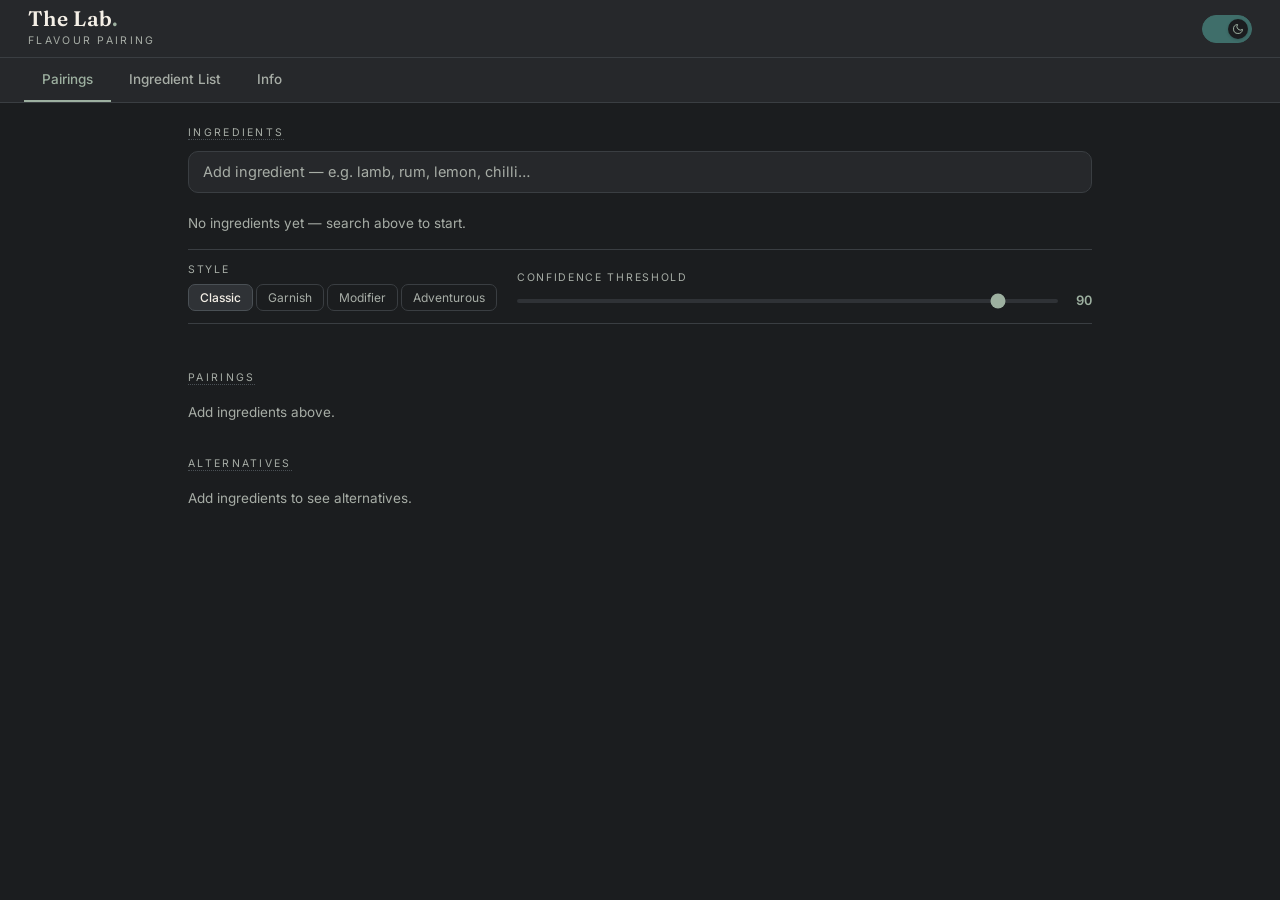
==== commit e11eb43f: "fix: wire Supabase credentials and correct auth header - Set SUPABASE_URL and SUPABASE_ANON_KEY (pub" ====
--- a/index.html
+++ b/index.html
@@ -328,8 +328,8 @@
    CONFIG — paste your Supabase project details here.
    The anon key is safe in the client (RLS is read-only).
    ============================================================ */
-const SUPABASE_URL      = "";   // e.g. "https://xyzxyz.supabase.co"
-const SUPABASE_ANON_KEY = "";   // Project Settings → API → anon / public key
+const SUPABASE_URL      = "https://zmflwqfebartfnjrsvpv.supabase.co";
+const SUPABASE_ANON_KEY = "sb_publishable_paTGMPndKkktfbuqxpdLCA_pkPmHkYB";
 
 /* ── Helpers ──────────────────────────────────────────────── */
 const $  = (s, r = document) => r.querySelector(s);
@@ -458,7 +458,7 @@
   enabled(){ return !!(SUPABASE_URL && SUPABASE_ANON_KEY); },
   _mem: new Map(),
   _h(){
-    return {apikey:SUPABASE_ANON_KEY,Authorization:"Bearer "+SUPABASE_ANON_KEY,"Content-Type":"application/json"};
+    return {apikey:SUPABASE_ANON_KEY,"Content-Type":"application/json"};
   },
   async _rpc(fn, body){
     const ck="rpc:"+fn+":"+JSON.stringify(body);
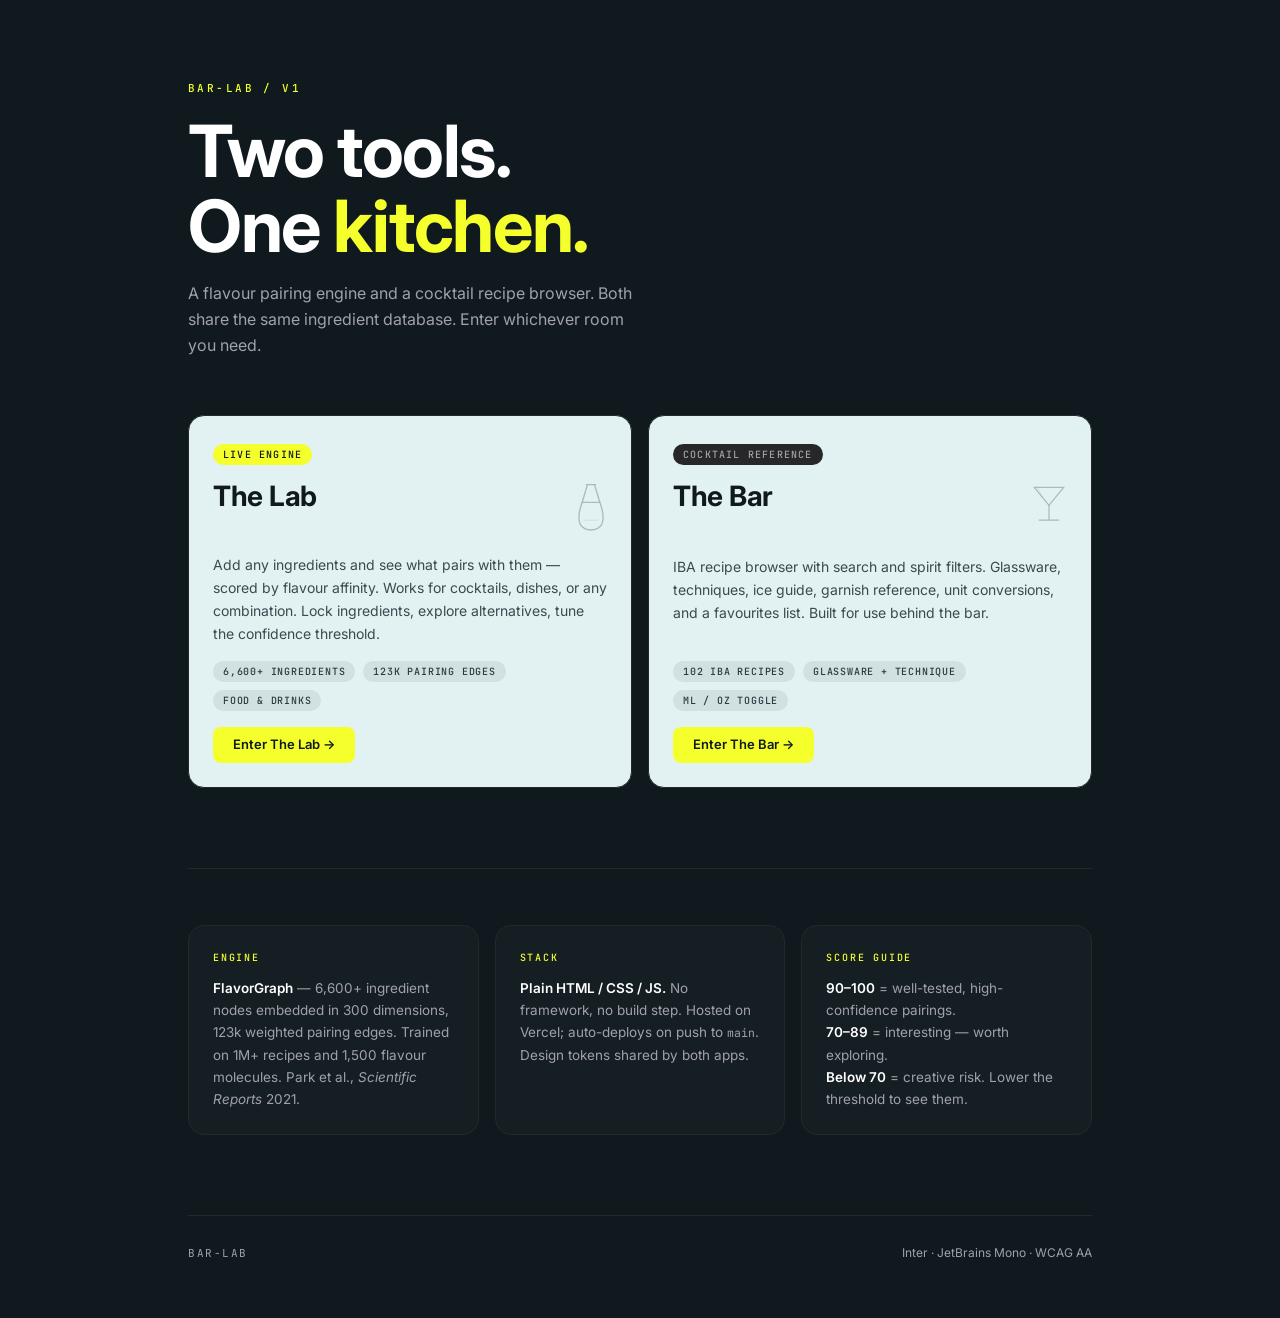
==== commit fe32a953: "fix: score normalisation + landing page architecture - normPairings(): multiply 0-1 RPC scores by 10" ====
--- a/index.html
+++ b/index.html
@@ -1,831 +1,252 @@
 <!DOCTYPE html>
-<html lang="en" data-theme="dark">
+<html lang="en">
 <head>
-<meta charset="UTF-8" />
-<meta name="viewport" content="width=device-width, initial-scale=1.0" />
-<title>The Lab — Flavour Pairing</title>
-<link rel="preconnect" href="https://fonts.googleapis.com" />
-<link rel="preconnect" href="https://fonts.gstatic.com" crossorigin />
-<link href="https://fonts.googleapis.com/css2?family=Fraunces:opsz,wght@9..144,400;9..144,500;9..144,600&family=Inter:wght@400;500;600&display=swap" rel="stylesheet" />
-<link rel="stylesheet" href="tokens.css" />
+<meta charset="utf-8">
+<meta name="viewport" content="width=device-width, initial-scale=1">
+<title>Bar-Lab — Cocktail &amp; Flavour Tools</title>
+<!--
+  LANDING PAGE — shared between The Bar and The Lab.
+  Keep both index.html files in sync when updating this page.
+  The only differences between the two versions are the href values
+  on the .door-enter links (one points to ./app.html, the other to
+  the sister app's Vercel URL).
+-->
+<link rel="preconnect" href="https://fonts.googleapis.com">
+<link rel="preconnect" href="https://fonts.gstatic.com" crossorigin>
+<link href="https://fonts.googleapis.com/css2?family=Inter:wght@400;600;700&family=JetBrains+Mono:wght@500&display=swap" rel="stylesheet">
 <style>
-*,*::before,*::after{box-sizing:border-box;margin:0;padding:0}
-html,body{height:100%}
-body{background:var(--bg);color:var(--text);font-family:var(--sans);font-size:15px;
-  line-height:1.5;-webkit-font-smoothing:antialiased;transition:background .25s,color .25s}
-.app{min-height:100dvh;display:flex;flex-direction:column}
-
-/* ── Topbar ── */
-.topbar{flex:0 0 auto;background:var(--surface);border-bottom:1px solid var(--border);
-  padding:0 28px;height:58px;display:flex;align-items:center;justify-content:space-between;
-  position:sticky;top:0;z-index:10}
-.brand{font-family:var(--serif);font-weight:600;font-size:21px;letter-spacing:.3px;line-height:1}
-.brand .dot{color:var(--accent)}
-.brand-sub{font-size:10.5px;letter-spacing:.22em;text-transform:uppercase;color:var(--muted);margin-top:4px}
-.theme-flick{width:50px;height:28px;border-radius:14px;border:1px solid var(--border);
-  background:var(--surface-alt);cursor:pointer;position:relative;transition:background .28s,border-color .28s;padding:0}
-[data-theme="dark"] .theme-flick{background:var(--accent-m);border-color:var(--accent-m)}
-.theme-flick .knob{position:absolute;top:3px;left:3px;width:20px;height:20px;border-radius:50%;
-  background:var(--bg);display:flex;align-items:center;justify-content:center;
-  transition:transform .28s,background .28s;box-shadow:0 1px 3px rgba(0,0,0,.18)}
-[data-theme="dark"] .theme-flick .knob{transform:translateX(22px)}
-.theme-flick .knob svg{width:12px;height:12px;stroke:var(--accent);fill:none;stroke-width:2;flex:0 0 auto}
-
-/* ── Tabs ── */
-.tab-bar{flex:0 0 auto;background:var(--surface);border-bottom:1px solid var(--border);
-  padding:0 24px;display:flex;position:sticky;top:58px;z-index:9}
-.tab-btn{font-size:13.5px;font-weight:500;color:var(--muted);padding:13px 18px;
-  border:none;background:none;cursor:pointer;border-bottom:2px solid transparent;
-  transition:color .2s,border-color .2s;white-space:nowrap;font-family:var(--sans)}
-.tab-btn.on{color:var(--accent);border-bottom-color:var(--accent)}
-.tab-btn:hover:not(.on){color:var(--text)}
-
-/* ── No-config banner ── */
-.no-config-wrap{padding:16px 28px 0;max-width:960px;margin:0 auto}
-.no-config{background:var(--surface);border:1px solid var(--border);border-left:3px solid var(--warning);
-  border-radius:0 10px 10px 0;padding:11px 16px;font-size:13px;color:var(--muted);line-height:1.5}
-.no-config b{color:var(--text);font-weight:600}
-.no-config code{font-family:'Courier New',monospace;font-size:11.5px;background:var(--surface-alt);
-  border:1px solid var(--border);padding:1px 5px;border-radius:3px;color:var(--accent)}
-
-/* ── Views ── */
-.main{flex:1}
-.view{display:none;padding:22px 28px 56px;max-width:960px;margin:0 auto}
-.view.active{display:block;animation:fadeUp .2s var(--ease) both}
-@keyframes fadeUp{from{opacity:0;transform:translateY(4px)}to{opacity:1;transform:none}}
-.sec-lbl{font-size:10.5px;letter-spacing:.22em;text-transform:uppercase;color:var(--muted);margin-bottom:10px}
-.sec-lbl span[title]{cursor:help;border-bottom:1px dotted var(--border-s)}
-
-/* ── Autocomplete input ── */
-.ac-wrap{position:relative;margin-bottom:10px}
-.ac-inp{width:100%;height:42px;border-radius:10px;border:1px solid var(--border);
-  background:var(--surface);color:var(--text);font-family:var(--sans);font-size:14.5px;
-  padding:0 14px;outline:none;transition:border-color .2s}
-.ac-inp:focus{border-color:var(--accent)}
-.ac-inp::placeholder{color:var(--muted)}
-.ac-drop{position:absolute;top:calc(100% + 4px);left:0;right:0;background:var(--surface);
-  border:1px solid var(--border);border-radius:10px;max-height:240px;overflow-y:auto;
-  z-index:30;box-shadow:0 4px 20px rgba(0,0,0,.28);display:none}
-.ac-drop.open{display:block}
-.ac-opt{padding:9px 14px;font-size:13.5px;cursor:pointer;display:flex;align-items:center;gap:10px;transition:background .1s}
-.ac-opt:hover,.ac-opt:focus{background:var(--surface-alt);outline:none}
-.ac-opt small{font-size:10.5px;letter-spacing:.08em;text-transform:uppercase;color:var(--muted);margin-left:auto}
-.ac-empty{padding:10px 14px;font-size:13px;color:var(--muted)}
-
-/* ── Ingredient list ── */
-.ing-list{margin-bottom:14px}
-.ing-item{display:flex;align-items:center;gap:8px;padding:7px 0;border-bottom:1px solid var(--border)}
-.ing-item:last-child{border:none}
-.ing-name{flex:1;font-size:14px}
-.ing-role{font-size:10.5px;color:var(--muted);letter-spacing:.06em;text-transform:uppercase;flex:0 0 72px}
-.lock-btn{background:none;border:none;cursor:pointer;font-size:16px;padding:2px 5px;
-  border-radius:5px;transition:background .15s;line-height:1}
-.lock-btn:hover{background:var(--surface-alt)}
-.rm-btn{background:none;border:none;cursor:pointer;color:var(--muted);font-size:18px;
-  padding:2px 5px;border-radius:5px;transition:color .15s;line-height:1}
-.rm-btn:hover{color:var(--danger)}
-.ing-empty{color:var(--muted);font-size:13.5px;padding:10px 0 2px}
-
-/* ── Controls row ── */
-.controls-row{display:flex;gap:20px;align-items:flex-end;flex-wrap:wrap;
-  padding:12px 0;border-top:1px solid var(--border);border-bottom:1px solid var(--border);margin-bottom:18px}
-.ctrl-lbl{font-size:10.5px;letter-spacing:.16em;text-transform:uppercase;color:var(--muted);margin-bottom:6px}
-.mode-seg{display:flex;gap:3px}
-.mode-btn{font-size:12px;padding:5px 11px;border-radius:7px;border:1px solid var(--border);
-  background:transparent;color:var(--muted);cursor:pointer;transition:.15s;font-family:var(--sans)}
-.mode-btn.on{background:var(--surface-alt);border-color:var(--border-s);color:var(--text);font-weight:500}
-.thresh-wrap{display:flex;gap:8px;align-items:center;flex:1;min-width:180px}
-.thresh-slider{flex:1;-webkit-appearance:none;height:4px;border-radius:2px;
-  background:var(--surface-alt);outline:none;cursor:pointer;accent-color:var(--accent)}
-.thresh-val{font-size:13px;font-weight:600;color:var(--accent);min-width:26px;text-align:right;font-variant-numeric:tabular-nums}
-
-/* ── Status ── */
-.status-row{min-height:22px;font-size:12.5px;color:var(--muted);margin-bottom:6px;display:flex;align-items:center;gap:8px}
-.spinner{display:inline-block;width:14px;height:14px;border:2px solid var(--border);
-  border-top-color:var(--accent);border-radius:50%;animation:spin .6s linear infinite}
-@keyframes spin{to{transform:rotate(360deg)}}
-
-/* ── Result rows ── */
-.result-item{display:flex;align-items:center;gap:10px;padding:8px 0;border-bottom:1px solid var(--border);
-  cursor:pointer;transition:background .12s;border-radius:6px}
-.result-item:last-of-type{border-bottom:none}
-.result-item:hover{background:var(--surface-alt);padding:8px 8px;margin:0 -8px}
-.r-name{flex:1;font-size:13.5px}
-.r-cat{font-size:10px;color:var(--muted);letter-spacing:.08em;text-transform:uppercase;flex:0 0 66px;text-align:right}
-.score-track{flex:0 0 130px;height:5px;border-radius:3px;background:var(--surface-alt);position:relative}
-.score-fill{height:100%;border-radius:3px;background:var(--accent);transition:width .3s var(--ease)}
-.score-line{position:absolute;top:-4px;bottom:-4px;width:2px;border-radius:1px;background:var(--warning)}
-.score-num{flex:0 0 28px;text-align:right;font-size:12.5px;font-weight:600;
-  color:var(--accent);font-variant-numeric:tabular-nums}
-.below-thresh{font-size:12px;color:var(--muted);padding:8px 0;text-align:center;
-  border-top:1px dashed var(--border);margin-top:4px}
-.below-thresh button{background:none;border:none;color:var(--accent);cursor:pointer;
-  font-size:12px;text-decoration:underline;font-family:var(--sans)}
-.results-section{margin-bottom:28px}
-.empty-state{color:var(--muted);font-size:13.5px;padding:6px 0}
-
-/* ── Alternatives ── */
-.alt-group{margin-bottom:14px}
-.alt-lbl{font-size:12px;color:var(--muted);margin-bottom:7px}
-.alt-lbl b{color:var(--text)}
-.alt-chips{display:flex;flex-wrap:wrap;gap:6px}
-.alt-chip{display:inline-flex;align-items:center;gap:6px;font-size:12.5px;
-  background:var(--surface);border:1px solid var(--border);border-radius:7px;
-  padding:4px 11px;cursor:pointer;transition:.15s var(--ease)}
-.alt-chip:hover{border-color:var(--accent-m);background:var(--surface-alt)}
-.alt-chip .ascore{font-size:11px;font-weight:600;color:var(--accent)}
-
-/* ── Ingredient List tab ── */
-.list-controls{display:flex;gap:8px;margin-bottom:14px;flex-wrap:wrap}
-.list-search{flex:1;min-width:180px;height:38px;border-radius:9px;border:1px solid var(--border);
-  background:var(--surface);color:var(--text);font-size:14px;padding:0 12px;outline:none;
-  font-family:var(--sans);transition:border-color .2s}
-.list-search:focus{border-color:var(--accent)}
-.list-filter{height:38px;border-radius:9px;border:1px solid var(--border);background:var(--surface-alt);
-  color:var(--text);font-size:13px;padding:0 10px;outline:none;cursor:pointer;font-family:var(--sans)}
-.node-table{width:100%;border-collapse:collapse}
-.node-table th{text-align:left;font-size:10.5px;letter-spacing:.18em;text-transform:uppercase;
-  color:var(--muted);padding:0 8px 10px;font-weight:500}
-.node-table td{padding:7px 8px;border-bottom:1px solid var(--border);font-size:13.5px;color:var(--text)}
-.node-table tbody tr{cursor:pointer;transition:background .1s}
-.node-table tbody tr:hover td{background:var(--surface-alt)}
-.node-table tbody tr:last-child td{border:none}
-.role-badge{font-size:10px;letter-spacing:.06em;text-transform:uppercase;color:var(--muted);
-  background:var(--surface-alt);border:1px solid var(--border);border-radius:5px;padding:2px 7px}
-
-/* ── Profile overlay ── */
-.overlay{position:fixed;inset:0;background:rgba(0,0,0,.5);z-index:50;
-  display:flex;align-items:center;justify-content:center;padding:20px}
-.overlay-card{background:var(--surface);border:1px solid var(--border);border-radius:16px;
-  padding:24px;max-width:500px;width:100%;max-height:82vh;overflow-y:auto}
-.profile-name{font-family:var(--serif);font-size:22px;font-weight:500;margin-bottom:6px}
-.profile-meta{display:flex;gap:8px;align-items:center;margin-bottom:16px;flex-wrap:wrap}
-
-/* ── Info tab ── */
-.info-block{margin-bottom:28px}
-.info-h{font-family:var(--serif);font-size:19px;font-weight:500;margin-bottom:8px;
-  padding-bottom:8px;border-bottom:1px solid var(--border)}
-.info-p{font-size:13.5px;color:var(--muted);line-height:1.7;margin-bottom:6px}
-.info-p b{color:var(--text)}
-.info-table{width:100%;border-collapse:collapse;margin:10px 0;font-size:13px}
-.info-table td{padding:7px 12px;border-bottom:1px solid var(--border)}
-.info-table td:first-child{color:var(--accent);font-weight:600;white-space:nowrap;width:110px}
-.info-table td:last-child{color:var(--muted)}
-.info-table tr:last-child td{border:none}
-.info-attr{font-size:12px;color:var(--muted);margin-top:8px;font-style:italic}
-.info-attr a{color:var(--accent);text-decoration:none}
-.info-attr a:hover{text-decoration:underline}
+/* ── Zenith-X design tokens (from design.md) ────────────── */
+:root{
+  --primary:   #F4FF2B;
+  --bg:        #0F191E;
+  --surface:   #E2F1F2;
+  --text:      #FFFFFF;
+  --muted:     #A1A1AA;
+  --border:    #27272A;
+  --on-card:   #0F191E;
+  --sans:      'Inter', system-ui, sans-serif;
+  --mono:      'JetBrains Mono', 'Courier New', monospace;
+  --ease:      cubic-bezier(.4,0,.2,1);
+  --r-card:    16px;
+  --r-ctrl:    8px;
+  --r-pill:    9999px;
+}
+*,*::before,*::after{ box-sizing:border-box; margin:0; padding:0; }
+html,body{ height:100%; }
+body{
+  background:var(--bg); color:var(--text);
+  font-family:var(--sans); font-size:16px; line-height:1.5;
+  -webkit-font-smoothing:antialiased;
+}
+
+/* ── Layout ─────────────────────────────────────────────── */
+.wrap{ max-width:960px; margin:0 auto; padding:0 28px; }
+
+/* ── Header ─────────────────────────────────────────────── */
+header{ padding:80px 0 56px; }
+.project-tag{
+  font-family:var(--mono); font-size:11px; font-weight:500;
+  letter-spacing:.22em; text-transform:uppercase;
+  color:var(--primary); display:block; margin-bottom:16px;
+}
+.hub-title{
+  font-size:clamp(38px,9vw,72px); font-weight:700;
+  line-height:1.05; letter-spacing:-.02em;
+  color:var(--text); margin-bottom:16px;
+}
+.hub-title span{ color:var(--primary); }
+.hub-sub{
+  font-size:16px; color:var(--muted);
+  max-width:46ch; line-height:1.65;
+}
+
+/* ── Door grid ──────────────────────────────────────────── */
+.doors{
+  display:grid; grid-template-columns:1fr;
+  gap:16px; margin-bottom:80px;
+}
+@media(min-width:600px){ .doors{ grid-template-columns:1fr 1fr; } }
+
+.door{
+  background:var(--surface); border:1px solid var(--border);
+  border-radius:var(--r-card); padding:24px;
+  display:flex; flex-direction:column; gap:16px;
+  text-decoration:none; color:var(--on-card);
+  transition:transform 200ms ease-out;
+  position:relative;
+}
+.door:hover{ transform:translateY(-3px); }
+.door:focus-visible{ outline:2px solid var(--primary); outline-offset:4px; }
+
+/* Tag row */
+.door-tag{
+  font-family:var(--mono); font-size:10px; font-weight:500;
+  letter-spacing:.12em; text-transform:uppercase;
+  background:var(--border); color:var(--muted);
+  border-radius:var(--r-pill); padding:3px 10px;
+  display:inline-block; width:fit-content;
+}
+.door-tag.live{ background:var(--primary); color:var(--on-card); }
+
+/* Name row */
+.door-head{ display:flex; justify-content:space-between; align-items:flex-start; gap:12px; }
+.door-name{
+  font-size:28px; font-weight:700; line-height:1.1;
+  letter-spacing:-.01em; color:var(--on-card);
+}
+.door-icon{ color:var(--on-card); opacity:.25; flex:0 0 auto; }
+
+/* Description */
+.door-desc{ font-size:14px; line-height:1.65; color:#3a4a50; flex:1; }
+
+/* Chips */
+.door-chips{ display:flex; gap:8px; flex-wrap:wrap; }
+.chip{
+  font-family:var(--mono); font-size:10px; font-weight:500;
+  letter-spacing:.08em; text-transform:uppercase;
+  background:rgba(15,25,30,.08); color:#2a3a40;
+  border-radius:var(--r-pill); padding:3px 10px;
+}
+
+/* Enter CTA */
+.door-enter{
+  display:inline-flex; align-items:center; gap:8px;
+  font-size:13px; font-weight:600;
+  color:var(--on-card); background:var(--primary);
+  border-radius:var(--r-ctrl); padding:8px 20px;
+  width:fit-content; margin-top:auto;
+  transition:transform 150ms ease-out;
+}
+.door:hover .door-enter{ transform:translateY(-1px); }
+
+/* ── Info strip ─────────────────────────────────────────── */
+.info{
+  padding-top:56px; border-top:1px solid var(--border);
+  display:grid; grid-template-columns:1fr;
+  gap:16px; margin-bottom:80px;
+}
+@media(min-width:720px){ .info{ grid-template-columns:repeat(3,1fr); } }
+
+.info-card{
+  padding:24px;
+  background:rgba(255,255,255,.025);
+  border:1px solid var(--border);
+  border-radius:var(--r-card);
+}
+.info-lbl{
+  font-family:var(--mono); font-size:10px; font-weight:500;
+  letter-spacing:.18em; text-transform:uppercase;
+  color:var(--primary); display:block; margin-bottom:12px;
+}
+.info-body{ font-size:13.5px; color:var(--muted); line-height:1.65; }
+.info-body strong{ color:var(--text); font-weight:600; }
+.info-body em{ font-style:italic; }
+
+/* ── Footer ─────────────────────────────────────────────── */
+footer{
+  padding:28px 0 56px; border-top:1px solid var(--border);
+  display:flex; align-items:center;
+  justify-content:space-between; flex-wrap:wrap; gap:12px;
+}
+.footer-l{ font-family:var(--mono); font-size:11px; letter-spacing:.14em; text-transform:uppercase; color:var(--muted); }
+.footer-r{ font-size:12px; color:var(--muted); }
 </style>
 </head>
 <body>
-<div class="app">
-
-  <header class="topbar">
-    <div>
-      <div class="brand">The Lab<span class="dot">.</span></div>
-      <div class="brand-sub">Flavour pairing</div>
+<div class="wrap">
+
+  <header>
+    <span class="project-tag">Bar-Lab / v1</span>
+    <h1 class="hub-title">Two tools.<br>One <span>kitchen.</span></h1>
+    <p class="hub-sub">A flavour pairing engine and a cocktail recipe browser. Both share the same ingredient database. Enter whichever room you need.</p>
+  </header>
+
+  <div class="doors">
+
+    <!-- The Lab — this is The Lab's URL, so Enter goes to ./app.html -->
+    <a class="door" href="./app.html">
+      <div><span class="door-tag live">Live engine</span></div>
+      <div class="door-head">
+        <h2 class="door-name">The Lab</h2>
+        <span class="door-icon" aria-hidden="true">
+          <svg width="32" height="50" viewBox="0 0 36 56" fill="none"
+               stroke="currentColor" stroke-width="1.5" stroke-linecap="round">
+            <line x1="13" y1="4"  x2="23" y2="4"/>
+            <line x1="14" y1="4"  x2="8"  y2="24"/>
+            <line x1="22" y1="4"  x2="28" y2="24"/>
+            <path d="M8,24 Q2,40 6,49 Q10,55 18,55 Q26,55 30,49 Q34,40 28,24 Z"/>
+            <line x1="10" y1="44" x2="26" y2="44" stroke-width=".7" opacity=".5"/>
+          </svg>
+        </span>
+      </div>
+      <p class="door-desc">Add any ingredients and see what pairs with them — scored by flavour affinity. Works for cocktails, dishes, or any combination. Lock ingredients, explore alternatives, tune the confidence threshold.</p>
+      <div class="door-chips">
+        <span class="chip">6,600+ ingredients</span>
+        <span class="chip">123k pairing edges</span>
+        <span class="chip">Food &amp; drinks</span>
+      </div>
+      <span class="door-enter">Enter The Lab →</span>
+    </a>
+
+    <!-- The Bar — cross-link to the sister app's Vercel URL -->
+    <a class="door" href="https://the-bar-kappa.vercel.app/app.html">
+      <div><span class="door-tag">Cocktail Reference</span></div>
+      <div class="door-head">
+        <h2 class="door-name">The Bar</h2>
+        <span class="door-icon" aria-hidden="true">
+          <svg width="36" height="52" viewBox="0 0 44 60" fill="none"
+               stroke="currentColor" stroke-width="1.5" stroke-linecap="round">
+            <path d="M4,6 H40 L22,28 Z"/>
+            <line x1="8"  y1="7"  x2="16" y2="21" stroke-width=".8" opacity=".5"/>
+            <line x1="22" y1="28" x2="22" y2="46"/>
+            <line x1="10" y1="46" x2="34" y2="46"/>
+          </svg>
+        </span>
+      </div>
+      <p class="door-desc">IBA recipe browser with search and spirit filters. Glassware, techniques, ice guide, garnish reference, unit conversions, and a favourites list. Built for use behind the bar.</p>
+      <div class="door-chips">
+        <span class="chip">102 IBA recipes</span>
+        <span class="chip">Glassware + Technique</span>
+        <span class="chip">ml / oz toggle</span>
+      </div>
+      <span class="door-enter">Enter The Bar →</span>
+    </a>
+
+  </div>
+
+  <section class="info">
+    <div class="info-card">
+      <span class="info-lbl">Engine</span>
+      <p class="info-body">
+        <strong>FlavorGraph</strong> — 6,600+ ingredient nodes embedded in 300 dimensions,
+        123k weighted pairing edges. Trained on 1M+ recipes and 1,500 flavour molecules.
+        Park et al., <em>Scientific Reports</em> 2021.
+      </p>
     </div>
-    <button class="theme-flick" id="theme-btn" aria-label="Toggle theme">
-      <span class="knob"><svg id="theme-icon" viewBox="0 0 24 24">
-        <path d="M21 12.79A9 9 0 1111.21 3 7 7 0 0021 12.79z"/>
-      </svg></span>
-    </button>
-  </header>
-
-  <nav class="tab-bar" role="tablist">
-    <button class="tab-btn on" data-tab="pairings">Pairings</button>
-    <button class="tab-btn" data-tab="ingredients">Ingredient List</button>
-    <button class="tab-btn" data-tab="info">Info</button>
-  </nav>
-
-  <div id="no-config-wrap" class="no-config-wrap" style="display:none">
-    <div class="no-config">
-      <b>Supabase not configured.</b> Open <code>index.html</code>, find the
-      <code>&lt;script&gt;</code> block and paste your <code>SUPABASE_URL</code>
-      and <code>SUPABASE_ANON_KEY</code>. The ingredient list works offline;
-      live pairing scores require a connection.
+    <div class="info-card">
+      <span class="info-lbl">Stack</span>
+      <p class="info-body">
+        <strong>Plain HTML / CSS / JS.</strong> No framework, no build step.
+        Hosted on Vercel; auto-deploys on push to
+        <code style="font-family:var(--mono);font-size:.85em">main</code>.
+        Design tokens shared by both apps.
+      </p>
     </div>
-  </div>
-
-  <div class="main">
-
-    <!-- PAIRINGS -->
-    <section class="view active" id="view-pairings">
-
-      <div class="sec-lbl"><span title="Add ingredients to find compatible flavours">Ingredients</span></div>
-      <div class="ac-wrap">
-        <input class="ac-inp" id="ac-inp" type="search"
-          placeholder="Add ingredient — e.g. lamb, rum, lemon, chilli…" autocomplete="off" />
-        <div class="ac-drop" id="ac-drop"></div>
-      </div>
-      <div class="ing-list" id="ing-list">
-        <div class="ing-empty">No ingredients yet — search above to start.</div>
-      </div>
-
-      <div class="controls-row">
-        <div>
-          <div class="ctrl-lbl" title="Maps to FlavorGraph modes: explore → garnish → modifier → twist">Style</div>
-          <div class="mode-seg" id="mode-seg">
-            <button class="mode-btn on" data-mode="explore">Classic</button>
-            <button class="mode-btn" data-mode="garnish">Garnish</button>
-            <button class="mode-btn" data-mode="modifier">Modifier</button>
-            <button class="mode-btn" data-mode="twist">Adventurous</button>
-          </div>
-        </div>
-        <div style="flex:1;min-width:200px">
-          <div class="ctrl-lbl" title="Only results at or above this score are shown. Default 90 = well-tested pairings only.">Confidence threshold</div>
-          <div class="thresh-wrap">
-            <input class="thresh-slider" id="thresh-slider" type="range" min="0" max="100" value="90" />
-            <span class="thresh-val" id="thresh-val">90</span>
-          </div>
-        </div>
-      </div>
-
-      <div class="status-row" id="status-row"></div>
-
-      <div class="results-section" id="sec-pairings">
-        <div class="sec-lbl"><span title="Ingredients that work with your full selection, ranked by confidence score. Click any to add.">Pairings</span></div>
-        <div id="pairings-list"></div>
-      </div>
-
-      <div class="results-section" id="sec-alternatives">
-        <div class="sec-lbl"><span title="Swap suggestions for unlocked (🔓) ingredients — what else could work with the rest of your selection.">Alternatives</span></div>
-        <div id="alternatives-list"></div>
-      </div>
-
-    </section>
-
-    <!-- INGREDIENT LIST -->
-    <section class="view" id="view-ingredients">
-      <div class="list-controls">
-        <input class="list-search" id="list-q" type="search" placeholder="Search ingredients…" autocomplete="off" />
-        <select class="list-filter" id="list-role"><option value="">All roles</option></select>
-      </div>
-      <table class="node-table">
-        <thead><tr><th>Ingredient</th><th>Role</th><th>Category</th></tr></thead>
-        <tbody id="node-tbody"></tbody>
-      </table>
-    </section>
-
-    <!-- INFO -->
-    <section class="view" id="view-info">
-
-      <div class="info-block">
-        <div class="info-h">What is FlavorGraph?</div>
-        <p class="info-p">A graph of <b>8 000 ingredients and flavor compounds</b> with 147 000 edges, built from two sources: statistical co-occurrence across <b>more than one million recipes</b>, and shared chemical affinity across <b>~1 500 flavor molecules</b>. Each ingredient is mapped to a point in a 300-dimensional space — ingredients that taste good together sit close together.</p>
-      </div>
-
-      <div class="info-block">
-        <div class="info-h">What does the score mean?</div>
-        <p class="info-p">The score (0–100) is the <b>cosine similarity</b> of ingredient embeddings — how close two ingredients are in flavor space. Higher = stronger, better-tested affinity.</p>
-        <table class="info-table">
-          <tr><td>90–100</td><td>Well-tested. Classic, high-confidence pairings.</td></tr>
-          <tr><td>70–89</td><td>Interesting territory. Worth exploring.</td></tr>
-          <tr><td>50–69</td><td>Creative risk. Context-dependent.</td></tr>
-          <tr><td>&lt; 50</td><td>Adventurous. Proceed with curiosity.</td></tr>
-        </table>
-        <p class="info-p">The default threshold is <b>90</b>. Drag it left to reveal more options. The yellow line on each score bar shows the current threshold.</p>
-      </div>
-
-      <div class="info-block">
-        <div class="info-h">Multi-ingredient queries</div>
-        <p class="info-p">With multiple ingredients selected, the query uses the <b>centroid</b> — the mean of all your ingredient embeddings. Only flavours near the centre of your selection score highly. This means broad results for <b>chicken</b> alone, and focused results for <b>chicken + chilli + garlic + onion</b>. The more specific your palette, the more specific the suggestions. This is a feature, not a limitation.</p>
-      </div>
-
-      <div class="info-block">
-        <div class="info-h">Style modes</div>
-        <table class="info-table">
-          <tr><td>Classic</td><td>Broadest, most established pairings (explore mode)</td></tr>
-          <tr><td>Garnish</td><td>Finishing notes — accent and complement</td></tr>
-          <tr><td>Modifier</td><td>Structural swaps — same role, different character</td></tr>
-          <tr><td>Adventurous</td><td>Unexpected but graph-supported affinities (twist mode)</td></tr>
-        </table>
-      </div>
-
-      <div class="info-block">
-        <div class="info-h">Lock &amp; unlock</div>
-        <p class="info-p"><b>🔒 Lock</b> an ingredient to fix it in the query — it will always be included. <b>🔓 Unlock</b> an ingredient to mark it as flexible; the Alternatives section will suggest what could replace it while working with the locked set.</p>
-        <p class="info-p">If all ingredients are locked, Alternatives are hidden. New ingredients are locked by default.</p>
-      </div>
-
-      <p class="info-attr">Park et al., "FlavorGraph: a large-scale food-chemical graph for generating food representations and recommending food pairings," <em>Scientific Reports</em>, 2021.
-        <a href="https://github.com/lamypark/FlavorGraph" target="_blank" rel="noopener">github.com/lamypark/FlavorGraph</a>
+    <div class="info-card">
+      <span class="info-lbl">Score guide</span>
+      <p class="info-body">
+        <strong>90–100</strong> = well-tested, high-confidence pairings.<br>
+        <strong>70–89</strong> = interesting — worth exploring.<br>
+        <strong>Below 70</strong> = creative risk. Lower the threshold to see them.
       </p>
-
-    </section>
-
-  </div><!-- /main -->
-
-  <!-- Profile overlay -->
-  <div class="overlay" id="profile-overlay" style="display:none">
-    <div class="overlay-card" id="profile-card"></div>
-  </div>
+    </div>
+  </section>
+
+  <footer>
+    <span class="footer-l">Bar-Lab</span>
+    <span class="footer-r">Inter · JetBrains Mono · WCAG AA</span>
+  </footer>
 
 </div>
-
-<script>
-/* ============================================================
-   CONFIG — paste your Supabase project details here.
-   The anon key is safe in the client (RLS is read-only).
-   ============================================================ */
-const SUPABASE_URL      = "https://zmflwqfebartfnjrsvpv.supabase.co";
-const SUPABASE_ANON_KEY = "sb_publishable_paTGMPndKkktfbuqxpdLCA_pkPmHkYB";
-
-/* ── Helpers ──────────────────────────────────────────────── */
-const $  = (s, r = document) => r.querySelector(s);
-const $$ = (s, r = document) => [...r.querySelectorAll(s)];
-const esc = s => String(s).replace(/[&<>"]/g,
-  c => ({"&":"&amp;","<":"&lt;",">":"&gt;",'"':"&quot;"}[c]));
-
-/* ============================================================
-   SEED DATA
-   Mirrors flavor_nodes structure. Used when Supabase is offline.
-   The live nodes table will replace this on boot if keys are set.
-   ============================================================ */
-const SEED_NODES = [
-  // Spirits
-  {name:"white-rum",display_name:"White Rum",bar_role:"spirit",category:"alcohol"},
-  {name:"aged-rum",display_name:"Aged Rum",bar_role:"spirit",category:"alcohol"},
-  {name:"gin",display_name:"London Dry Gin",bar_role:"spirit",category:"alcohol"},
-  {name:"vodka",display_name:"Vodka",bar_role:"spirit",category:"alcohol"},
-  {name:"blanco-tequila",display_name:"Blanco Tequila",bar_role:"spirit",category:"alcohol"},
-  {name:"mezcal",display_name:"Mezcal",bar_role:"spirit",category:"alcohol"},
-  {name:"bourbon",display_name:"Bourbon",bar_role:"spirit",category:"alcohol"},
-  {name:"rye-whiskey",display_name:"Rye Whiskey",bar_role:"spirit",category:"alcohol"},
-  {name:"scotch-whisky",display_name:"Scotch Whisky",bar_role:"spirit",category:"alcohol"},
-  {name:"cognac",display_name:"Cognac",bar_role:"spirit",category:"alcohol"},
-  {name:"pisco",display_name:"Pisco",bar_role:"spirit",category:"alcohol"},
-  {name:"calvados",display_name:"Calvados",bar_role:"spirit",category:"alcohol"},
-  // Fortified / vermouth
-  {name:"sweet-vermouth",display_name:"Sweet Vermouth",bar_role:"fortified",category:"alcohol"},
-  {name:"dry-vermouth",display_name:"Dry Vermouth",bar_role:"fortified",category:"alcohol"},
-  // Liqueurs / bitters
-  {name:"campari",display_name:"Campari",bar_role:"bitters",category:"alcohol"},
-  {name:"aperol",display_name:"Aperol",bar_role:"bitters",category:"alcohol"},
-  {name:"triple-sec",display_name:"Triple Sec",bar_role:"liqueur",category:"alcohol"},
-  {name:"maraschino",display_name:"Maraschino Liqueur",bar_role:"liqueur",category:"alcohol"},
-  {name:"coffee-liqueur",display_name:"Coffee Liqueur",bar_role:"liqueur",category:"alcohol"},
-  {name:"elderflower-liqueur",display_name:"Elderflower Liqueur",bar_role:"liqueur",category:"alcohol"},
-  {name:"green-chartreuse",display_name:"Green Chartreuse",bar_role:"liqueur",category:"alcohol"},
-  {name:"amaro",display_name:"Amaro",bar_role:"liqueur",category:"alcohol"},
-  {name:"angostura-bitters",display_name:"Angostura Bitters",bar_role:"bitters",category:"alcohol"},
-  {name:"orange-bitters",display_name:"Orange Bitters",bar_role:"bitters",category:"alcohol"},
-  // Citrus
-  {name:"lime-juice",display_name:"Lime Juice",bar_role:"citrus",category:"citrus"},
-  {name:"lemon-juice",display_name:"Lemon Juice",bar_role:"citrus",category:"citrus"},
-  {name:"grapefruit-juice",display_name:"Grapefruit Juice",bar_role:"citrus",category:"citrus"},
-  {name:"orange-juice",display_name:"Orange Juice",bar_role:"citrus",category:"citrus"},
-  {name:"yuzu-juice",display_name:"Yuzu Juice",bar_role:"citrus",category:"citrus"},
-  // Syrups / sweeteners
-  {name:"simple-syrup",display_name:"Simple Syrup",bar_role:"syrup",category:"sweetener"},
-  {name:"honey-syrup",display_name:"Honey Syrup",bar_role:"syrup",category:"sweetener"},
-  {name:"orgeat",display_name:"Orgeat",bar_role:"syrup",category:"sweetener"},
-  {name:"grenadine",display_name:"Grenadine",bar_role:"syrup",category:"sweetener"},
-  {name:"honey",display_name:"Honey",bar_role:"syrup",category:"sweetener"},
-  {name:"maple-syrup",display_name:"Maple Syrup",bar_role:"syrup",category:"sweetener"},
-  // Herbs
-  {name:"mint",display_name:"Mint",bar_role:"herb",category:"herb"},
-  {name:"basil",display_name:"Basil",bar_role:"herb",category:"herb"},
-  {name:"rosemary",display_name:"Rosemary",bar_role:"herb",category:"herb"},
-  {name:"thyme",display_name:"Thyme",bar_role:"herb",category:"herb"},
-  {name:"tarragon",display_name:"Tarragon",bar_role:"herb",category:"herb"},
-  {name:"sage",display_name:"Sage",bar_role:"herb",category:"herb"},
-  {name:"coriander-leaf",display_name:"Coriander (leaf)",bar_role:"herb",category:"herb"},
-  // Spices
-  {name:"ginger",display_name:"Ginger",bar_role:"spice",category:"spice"},
-  {name:"chilli",display_name:"Chilli",bar_role:"spice",category:"spice"},
-  {name:"black-pepper",display_name:"Black Pepper",bar_role:"spice",category:"spice"},
-  {name:"cardamom",display_name:"Cardamom",bar_role:"spice",category:"spice"},
-  {name:"cinnamon",display_name:"Cinnamon",bar_role:"spice",category:"spice"},
-  {name:"star-anise",display_name:"Star Anise",bar_role:"spice",category:"spice"},
-  {name:"turmeric",display_name:"Turmeric",bar_role:"spice",category:"spice"},
-  {name:"cumin",display_name:"Cumin",bar_role:"spice",category:"spice"},
-  // Mixers
-  {name:"soda-water",display_name:"Soda Water",bar_role:"mixer",category:"mixer"},
-  {name:"tonic-water",display_name:"Tonic Water",bar_role:"mixer",category:"mixer"},
-  {name:"ginger-beer",display_name:"Ginger Beer",bar_role:"mixer",category:"mixer"},
-  {name:"coconut-water",display_name:"Coconut Water",bar_role:"mixer",category:"mixer"},
-  // Dairy / egg
-  {name:"egg-white",display_name:"Egg White",bar_role:"dairy",category:"dairy"},
-  {name:"heavy-cream",display_name:"Heavy Cream",bar_role:"dairy",category:"dairy"},
-  {name:"butter",display_name:"Butter",bar_role:"dairy",category:"dairy"},
-  {name:"parmesan",display_name:"Parmesan",bar_role:"dairy",category:"dairy"},
-  // Meat / seafood
-  {name:"lamb",display_name:"Lamb",bar_role:"other",category:"meat"},
-  {name:"beef",display_name:"Beef",bar_role:"other",category:"meat"},
-  {name:"chicken",display_name:"Chicken",bar_role:"other",category:"meat"},
-  {name:"pork",display_name:"Pork",bar_role:"other",category:"meat"},
-  {name:"duck",display_name:"Duck",bar_role:"other",category:"meat"},
-  {name:"salmon",display_name:"Salmon",bar_role:"other",category:"seafood"},
-  {name:"tuna",display_name:"Tuna",bar_role:"other",category:"seafood"},
-  {name:"anchovy",display_name:"Anchovy",bar_role:"other",category:"seafood"},
-  // Alliums / aromatics
-  {name:"garlic",display_name:"Garlic",bar_role:"other",category:"vegetable"},
-  {name:"onion",display_name:"Onion",bar_role:"other",category:"vegetable"},
-  {name:"shallot",display_name:"Shallot",bar_role:"other",category:"vegetable"},
-  {name:"leek",display_name:"Leek",bar_role:"other",category:"vegetable"},
-  {name:"black-garlic",display_name:"Black Garlic",bar_role:"other",category:"vegetable"},
-  // Vegetables
-  {name:"tomato",display_name:"Tomato",bar_role:"other",category:"vegetable"},
-  {name:"mushroom",display_name:"Mushroom",bar_role:"other",category:"vegetable"},
-  {name:"truffle",display_name:"Truffle",bar_role:"other",category:"vegetable"},
-  {name:"fennel",display_name:"Fennel",bar_role:"other",category:"vegetable"},
-  {name:"celery",display_name:"Celery",bar_role:"other",category:"vegetable"},
-  {name:"cucumber-veg",display_name:"Cucumber",bar_role:"other",category:"vegetable"},
-  // Fruit
-  {name:"strawberry",display_name:"Strawberry",bar_role:"fruit",category:"fruit"},
-  {name:"raspberry",display_name:"Raspberry",bar_role:"fruit",category:"fruit"},
-  {name:"mango",display_name:"Mango",bar_role:"fruit",category:"fruit"},
-  {name:"pineapple",display_name:"Pineapple",bar_role:"fruit",category:"fruit"},
-  {name:"peach",display_name:"Peach",bar_role:"fruit",category:"fruit"},
-  {name:"apple",display_name:"Apple",bar_role:"fruit",category:"fruit"},
-  {name:"coconut",display_name:"Coconut",bar_role:"fruit",category:"fruit"},
-  {name:"passion-fruit",display_name:"Passion Fruit",bar_role:"fruit",category:"fruit"},
-  // Other
-  {name:"dark-chocolate",display_name:"Dark Chocolate",bar_role:"other",category:"other"},
-  {name:"vanilla",display_name:"Vanilla",bar_role:"other",category:"other"},
-  {name:"espresso",display_name:"Espresso",bar_role:"other",category:"other"},
-  {name:"miso",display_name:"Miso",bar_role:"other",category:"other"},
-  {name:"soy-sauce",display_name:"Soy Sauce",bar_role:"other",category:"other"},
-  {name:"olive",display_name:"Olive",bar_role:"other",category:"other"},
-  {name:"capers",display_name:"Capers",bar_role:"other",category:"other"},
-];
-
-/* ============================================================
-   DATA LAYER
-   ============================================================ */
-const DB = {
-  enabled(){ return !!(SUPABASE_URL && SUPABASE_ANON_KEY); },
-  _mem: new Map(),
-  _h(){
-    return {apikey:SUPABASE_ANON_KEY,"Content-Type":"application/json"};
-  },
-  async _rpc(fn, body){
-    const ck="rpc:"+fn+":"+JSON.stringify(body);
-    if(this._mem.has(ck)) return this._mem.get(ck);
-    try{const s=localStorage.getItem("lab:"+ck);if(s){const v=JSON.parse(s);this._mem.set(ck,v);return v;}}catch(e){}
-    const r=await fetch(SUPABASE_URL+"/rest/v1/rpc/"+fn,{method:"POST",headers:this._h(),body:JSON.stringify(body)});
-    if(!r.ok) throw new Error(fn+" → HTTP "+r.status);
-    const d=await r.json();
-    this._mem.set(ck,d);
-    try{localStorage.setItem("lab:"+ck,JSON.stringify(d));}catch(e){}
-    return d;
-  },
-  async _get(path){
-    const ck="get:"+path;
-    if(this._mem.has(ck)) return this._mem.get(ck);
-    try{const s=localStorage.getItem("lab:"+ck);if(s){const v=JSON.parse(s);this._mem.set(ck,v);return v;}}catch(e){}
-    const r=await fetch(SUPABASE_URL+"/rest/v1/"+path,{headers:this._h()});
-    if(!r.ok) throw new Error("GET "+path+" → HTTP "+r.status);
-    const d=await r.json();
-    this._mem.set(ck,d);
-    try{localStorage.setItem("lab:"+ck,JSON.stringify(d));}catch(e){}
-    return d;
-  },
-  pair(ingredients,mode="explore",exclude=[],limit=30){
-    return this._rpc("flavor_pair",{p_ingredients:ingredients,p_mode:mode,p_exclude:exclude,p_limit:limit});
-  },
-  nodes(){ return this._get("flavor_nodes?select=name,display_name,category,bar_role"); },
-};
-
-/* ============================================================
-   APP STATE
-   ============================================================ */
-const state = {
-  ingredients: [],   // [{id,name,display_name,bar_role,locked}]
-  mode:        "explore",
-  threshold:   90,
-  pairings:    [],   // raw results from RPC
-  alts:        {},   // {ingredient_id:[{name,display_name,score},...]}
-  allNodes:    {},   // name → node (seed + live merged)
-  nextId:      1,
-};
-
-/* Populate from seed immediately so the ingredient list works offline */
-SEED_NODES.forEach(n => { state.allNodes[n.name] = n; });
-
-/* ============================================================
-   THEME
-   ============================================================ */
-const MOON='<path d="M21 12.79A9 9 0 1111.21 3 7 7 0 0021 12.79z"/>';
-const SUN ='<circle cx="12" cy="12" r="5"/><line x1="12" y1="1" x2="12" y2="3"/><line x1="12" y1="21" x2="12" y2="23"/><line x1="4.22" y1="4.22" x2="5.64" y2="5.64"/><line x1="18.36" y1="18.36" x2="19.78" y2="19.78"/><line x1="1" y1="12" x2="3" y2="12"/><line x1="21" y1="12" x2="23" y2="12"/><line x1="4.22" y1="19.78" x2="5.64" y2="18.36"/><line x1="18.36" y1="5.64" x2="19.78" y2="4.22"/>';
-function applyTheme(dark){
-  document.documentElement.dataset.theme=dark?"dark":"light";
-  $('#theme-icon').innerHTML=dark?MOON:SUN;
-  try{localStorage.setItem("lab:theme",dark?"dark":"light");}catch(e){}
-}
-$('#theme-btn').addEventListener("click",()=>applyTheme(document.documentElement.dataset.theme!=="dark"));
-applyTheme(localStorage.getItem("lab:theme")!=="light");
-
-/* ============================================================
-   TAB ROUTING
-   ============================================================ */
-function showTab(id){
-  $$(".tab-btn").forEach(b=>b.classList.toggle("on",b.dataset.tab===id));
-  $$(".view").forEach(v=>{
-    const on=v.id==="view-"+id;
-    v.classList.toggle("active",on);
-    if(on){v.style.animation="none";v.offsetHeight;v.style.animation="";}
-  });
-  if(id==="ingredients") renderNodeTable();
-}
-$$(".tab-btn").forEach(b=>b.addEventListener("click",()=>showTab(b.dataset.tab)));
-
-/* ============================================================
-   AUTOCOMPLETE
-   ============================================================ */
-let acT;
-const acInp=$('#ac-inp'), acDrop=$('#ac-drop');
-
-acInp.addEventListener('input',e=>{clearTimeout(acT);acT=setTimeout(()=>renderAC(e.target.value.trim()),130);});
-acInp.addEventListener('focus',e=>{if(e.target.value.trim())renderAC(e.target.value.trim());});
-document.addEventListener('click',e=>{if(!e.target.closest('.ac-wrap'))closeAC();});
-acInp.addEventListener('keydown',e=>{
-  if(e.key==='Escape'){closeAC();acInp.blur();}
-});
-
-function renderAC(q){
-  if(!q){closeAC();return;}
-  const ql=q.toLowerCase();
-  const used=new Set(state.ingredients.map(i=>i.name));
-  const hits=Object.values(state.allNodes)
-    .filter(n=>!used.has(n.name)&&(n.display_name.toLowerCase().includes(ql)||n.name.includes(ql)))
-    .slice(0,14);
-  acDrop.innerHTML=hits.length
-    ? hits.map(n=>`<div class="ac-opt" tabindex="0" data-name="${esc(n.name)}" data-dn="${esc(n.display_name)}" data-role="${esc(n.bar_role||'')}">
-        ${esc(n.display_name)}<small>${esc(n.bar_role||n.category||'')}</small>
-      </div>`).join('')
-    : `<div class="ac-empty">No matches for "${esc(q)}".</div>`;
-  $$('.ac-opt',acDrop).forEach(o=>o.addEventListener('click',()=>pickAC(o)));
-  acDrop.classList.add('open');
-}
-function pickAC(opt){
-  addIngredient(opt.dataset.name,opt.dataset.dn,opt.dataset.role);
-  acInp.value='';closeAC();acInp.focus();
-}
-function closeAC(){acDrop.classList.remove('open');}
-
-/* ============================================================
-   INGREDIENT MANAGEMENT
-   ============================================================ */
-function addIngredient(name,display_name,bar_role){
-  if(state.ingredients.find(i=>i.name===name))return;
-  state.ingredients.push({id:String(state.nextId++),name,display_name,bar_role:bar_role||'other',locked:true});
-  renderIngList();
-  scheduleQuery();
-}
-function removeIngredient(id){
-  state.ingredients=state.ingredients.filter(i=>i.id!==id);
-  renderIngList();scheduleQuery();
-}
-function toggleLock(id){
-  const i=state.ingredients.find(x=>x.id===id);
-  if(i){i.locked=!i.locked;renderIngList();scheduleQuery();}
-}
-function renderIngList(){
-  const el=$('#ing-list');
-  if(!state.ingredients.length){
-    el.innerHTML='<div class="ing-empty">No ingredients yet — search above to start.</div>';
-    return;
-  }
-  el.innerHTML=state.ingredients.map(i=>`
-    <div class="ing-item" data-id="${esc(i.id)}">
-      <span class="ing-name">${esc(i.display_name)}</span>
-      <span class="ing-role">${esc(i.bar_role||'')}</span>
-      <button class="lock-btn" data-id="${esc(i.id)}" title="${i.locked?'Locked – click to unlock':'Unlocked – click to lock'}">${i.locked?'🔒':'🔓'}</button>
-      <button class="rm-btn"   data-id="${esc(i.id)}" title="Remove">×</button>
-    </div>`).join('');
-  $$('.lock-btn',el).forEach(b=>b.addEventListener('click',()=>toggleLock(b.dataset.id)));
-  $$('.rm-btn',  el).forEach(b=>b.addEventListener('click',()=>removeIngredient(b.dataset.id)));
-}
-
-/* ============================================================
-   MODE & THRESHOLD
-   ============================================================ */
-$$('.mode-btn').forEach(b=>b.addEventListener('click',()=>{
-  state.mode=b.dataset.mode;
-  $$('.mode-btn').forEach(x=>x.classList.toggle('on',x===b));
-  scheduleQuery();
-}));
-$('#thresh-slider').addEventListener('input',e=>{
-  state.threshold=+e.target.value;
-  $('#thresh-val').textContent=state.threshold;
-  renderPairings();renderAlternatives(); /* re-filter, no new fetch */
-});
-
-/* ============================================================
-   QUERY ORCHESTRATION
-   ============================================================ */
-let qTimer;
-function scheduleQuery(delay=400){clearTimeout(qTimer);qTimer=setTimeout(runQuery,delay);}
-
-async function runQuery(){
-  if(!state.ingredients.length){
-    state.pairings=[];state.alts={};
-    renderPairings();renderAlternatives();setStatus('');return;
-  }
-  if(!DB.enabled()){
-    setStatus('Connect Supabase to see live pairing scores.');
-    renderPairings();renderAlternatives();return;
-  }
-  const names=state.ingredients.map(i=>i.name);
-  try{
-    setStatus('<span class="spinner"></span> Fetching pairings…');
-    /* Exclude current ingredients from results */
-    state.pairings=await DB.pair(names,state.mode,names,40);
-    renderPairings();
-    setStatus('');
-  }catch(e){
-    setStatus('Error: '+e.message);
-    console.error(e);
-  }
-  await runAlts();
-}
-
-async function runAlts(){
-  const unlocked=state.ingredients.filter(i=>!i.locked);
-  if(!unlocked.length||!DB.enabled()){state.alts={};renderAlternatives();return;}
-  const allNames=state.ingredients.map(i=>i.name);
-  const results={};
-  await Promise.all(unlocked.map(async u=>{
-    /* Alternatives to U = what pairs well with everything else */
-    const others=state.ingredients.filter(i=>i.id!==u.id).map(i=>i.name);
-    const querySet=others.length?others:[u.name];
-    try{
-      results[u.id]=await DB.pair(querySet,state.mode,allNames,6);
-    }catch(e){results[u.id]=[];}
-  }));
-  state.alts=results;
-  renderAlternatives();
-}
-
-/* ============================================================
-   RENDER: PAIRINGS
-   ============================================================ */
-function scoreRow(p){
-  const s=Math.round(p.score),t=state.threshold;
-  return `<div class="result-item" data-name="${esc(p.name)}" title="Click to add ${esc(p.display_name||p.name)} to your list">
-    <span class="r-name">${esc(p.display_name||p.name)}</span>
-    <span class="r-cat">${esc(p.category||p.role||'')}</span>
-    <div class="score-track">
-      <div class="score-fill" style="width:${Math.min(100,s)}%"></div>
-      <div class="score-line" style="left:${t}%"></div>
-    </div>
-    <span class="score-num">${s}</span>
-  </div>`;
-}
-
-function renderPairings(){
-  const el=$('#pairings-list');
-  if(!DB.enabled()){el.innerHTML='<div class="empty-state">Connect Supabase to see live pairings.</div>';return;}
-  if(!state.ingredients.length){el.innerHTML='<div class="empty-state">Add ingredients above.</div>';return;}
-  if(!state.pairings.length){el.innerHTML='<div class="empty-state">No results yet.</div>';return;}
-  const above=state.pairings.filter(p=>p.score>=state.threshold);
-  const below=state.pairings.filter(p=>p.score<state.threshold);
-  let html=above.map(scoreRow).join('');
-  if(below.length){
-    const showAt=below.length?Math.floor(below[0].score):state.threshold;
-    html+=`<div class="below-thresh">${below.length} more below ${state.threshold}.
-      <button id="show-below-btn">Show (threshold → ${showAt})</button></div>`;
-  }
-  el.innerHTML=html||'<div class="empty-state">No results above threshold — try lowering the confidence slider.</div>';
-  $$('.result-item',el).forEach(row=>row.addEventListener('click',()=>{
-    const n=state.allNodes[row.dataset.name];
-    addIngredient(row.dataset.name,n?n.display_name:row.dataset.name,n?n.bar_role:'other');
-  }));
-  const showBtn=$('#show-below-btn');
-  if(showBtn) showBtn.addEventListener('click',()=>{
-    const v=Math.max(0,Math.floor(below[0].score));
-    state.threshold=v;
-    $('#thresh-slider').value=v;$('#thresh-val').textContent=v;
-    renderPairings();renderAlternatives();
-  });
-}
-
-/* ============================================================
-   RENDER: ALTERNATIVES
-   ============================================================ */
-function renderAlternatives(){
-  const el=$('#alternatives-list');
-  if(!DB.enabled()){el.innerHTML='<div class="empty-state">Connect Supabase to see alternatives.</div>';return;}
-  if(!state.ingredients.length){el.innerHTML='<div class="empty-state">Add ingredients to see alternatives.</div>';return;}
-  const unlocked=state.ingredients.filter(i=>!i.locked);
-  if(!unlocked.length){
-    el.innerHTML='<div class="empty-state">🔒 All ingredients are locked. Unlock one (🔓) to see swap suggestions.</div>';
-    return;
-  }
-  el.innerHTML=unlocked.map(u=>{
-    const alts=(state.alts[u.id]||[]).filter(a=>a.score>=state.threshold);
-    return `<div class="alt-group">
-      <div class="alt-lbl">Instead of <b>${esc(u.display_name)}</b> →</div>
-      <div class="alt-chips">${alts.length
-        ? alts.map(a=>`<span class="alt-chip" data-name="${esc(a.name)}" title="Add to list">
-            ${esc(a.display_name||a.name)}<span class="ascore">${Math.round(a.score)}</span>
-          </span>`).join('')
-        : '<span style="color:var(--muted);font-size:13px">No alternatives above threshold.</span>'
-      }</div>
-    </div>`;
-  }).join('');
-  $$('.alt-chip',el).forEach(c=>c.addEventListener('click',()=>{
-    const n=state.allNodes[c.dataset.name];
-    addIngredient(c.dataset.name,n?n.display_name:c.dataset.name,n?n.bar_role:'other');
-  }));
-}
-
-/* ============================================================
-   INGREDIENT LIST TAB
-   ============================================================ */
-let nodeList=[];
-function buildNodeList(){
-  nodeList=Object.values(state.allNodes).sort((a,b)=>a.display_name.localeCompare(b.display_name));
-  const roles=[...new Set(nodeList.map(n=>n.bar_role).filter(Boolean))].sort();
-  $('#list-role').innerHTML='<option value="">All roles</option>'
-    +roles.map(r=>`<option value="${esc(r)}">${esc(r)}</option>`).join('');
-}
-function renderNodeTable(){
-  const q=($('#list-q').value||'').toLowerCase();
-  const role=$('#list-role').value;
-  const rows=nodeList.filter(n=>{
-    const mq=!q||n.display_name.toLowerCase().includes(q)||n.name.includes(q);
-    const mr=!role||n.bar_role===role;
-    return mq&&mr;
-  });
-  const tbody=$('#node-tbody');
-  tbody.innerHTML=rows.length
-    ? rows.map(n=>`<tr data-name="${esc(n.name)}">
-        <td>${esc(n.display_name)}</td>
-        <td><span class="role-badge">${esc(n.bar_role||'')}</span></td>
-        <td style="color:var(--muted);font-size:12.5px">${esc(n.category||'')}</td>
-      </tr>`).join('')
-    : '<tr><td colspan="3" style="color:var(--muted);padding:14px 8px">No matches.</td></tr>';
-  $$('tbody tr',tbody).forEach(r=>r.addEventListener('click',()=>showProfile(r.dataset.name)));
-}
-$('#list-q').addEventListener('input',renderNodeTable);
-$('#list-role').addEventListener('change',renderNodeTable);
-
-/* ── Profile overlay ───────────────────────────────────── */
-async function showProfile(name){
-  const n=state.allNodes[name];if(!n)return;
-  const overlay=$('#profile-overlay'),card=$('#profile-card');
-  card.innerHTML=`
-    <div style="display:flex;justify-content:space-between;align-items:flex-start;margin-bottom:12px">
-      <div>
-        <div class="profile-name">${esc(n.display_name)}</div>
-        <div class="profile-meta">
-          <span class="role-badge">${esc(n.bar_role||'')}</span>
-          <span style="font-size:12px;color:var(--muted)">${esc(n.category||'')}</span>
-        </div>
-      </div>
-      <button id="p-close" style="background:none;border:none;cursor:pointer;font-size:22px;color:var(--muted);line-height:1">×</button>
-    </div>
-    <button id="p-add" style="width:100%;height:36px;border-radius:8px;background:var(--accent-soft);border:1px solid var(--accent-m);color:var(--accent);font-size:13px;font-weight:600;cursor:pointer;margin-bottom:16px;font-family:var(--sans)">
-      + Add to pairings
-    </button>
-    <div class="sec-lbl">Top pairings</div>
-    <div id="p-pairings" style="margin-top:6px">${DB.enabled()?'<span class="spinner"></span>':'<span style="color:var(--muted);font-size:13px">Connect Supabase to load pairings.</span>'}</div>`;
-  overlay.style.display='flex';
-  $('#p-close').addEventListener('click',()=>overlay.style.display='none');
-  $('#p-add').addEventListener('click',()=>{
-    addIngredient(n.name,n.display_name,n.bar_role||'other');
-    overlay.style.display='none';showTab('pairings');
-  });
-  overlay.addEventListener('click',e=>{if(e.target===overlay)overlay.style.display='none';});
-  if(DB.enabled()){
-    try{
-      const res=await DB.pair([n.name],'explore',[n.name],10);
-      const pp=$('#p-pairings');
-      pp.innerHTML=res.length?res.map(scoreRow).join(''):'<span style="color:var(--muted);font-size:13px">No pairings found.</span>';
-      $$('.result-item',pp).forEach(r=>r.addEventListener('click',()=>{
-        const pn=state.allNodes[r.dataset.name];
-        addIngredient(r.dataset.name,pn?pn.display_name:r.dataset.name,pn?pn.bar_role:'other');
-        overlay.style.display='none';showTab('pairings');
-      }));
-    }catch(e){$('#p-pairings').innerHTML='<span style="color:var(--muted);font-size:13px">Error loading pairings.</span>';}
-  }
-}
-
-/* ============================================================
-   STATUS HELPER
-   ============================================================ */
-function setStatus(html){$('#status-row').innerHTML=html;}
-
-/* ============================================================
-   BOOT
-   ============================================================ */
-async function init(){
-  $('#no-config-wrap').style.display=DB.enabled()?'none':'block';
-  renderIngList();renderPairings();renderAlternatives();
-  buildNodeList();renderNodeTable();
-  if(DB.enabled()){
-    try{
-      const rows=await DB.nodes();
-      /* Live data overwrites seed for matched names */
-      rows.forEach(r=>{state.allNodes[r.name]=r;});
-      buildNodeList();renderNodeTable();
-    }catch(e){console.warn('Could not load flavor_nodes:',e);}
-  }
-}
-init();
-</script>
 </body>
 </html>
